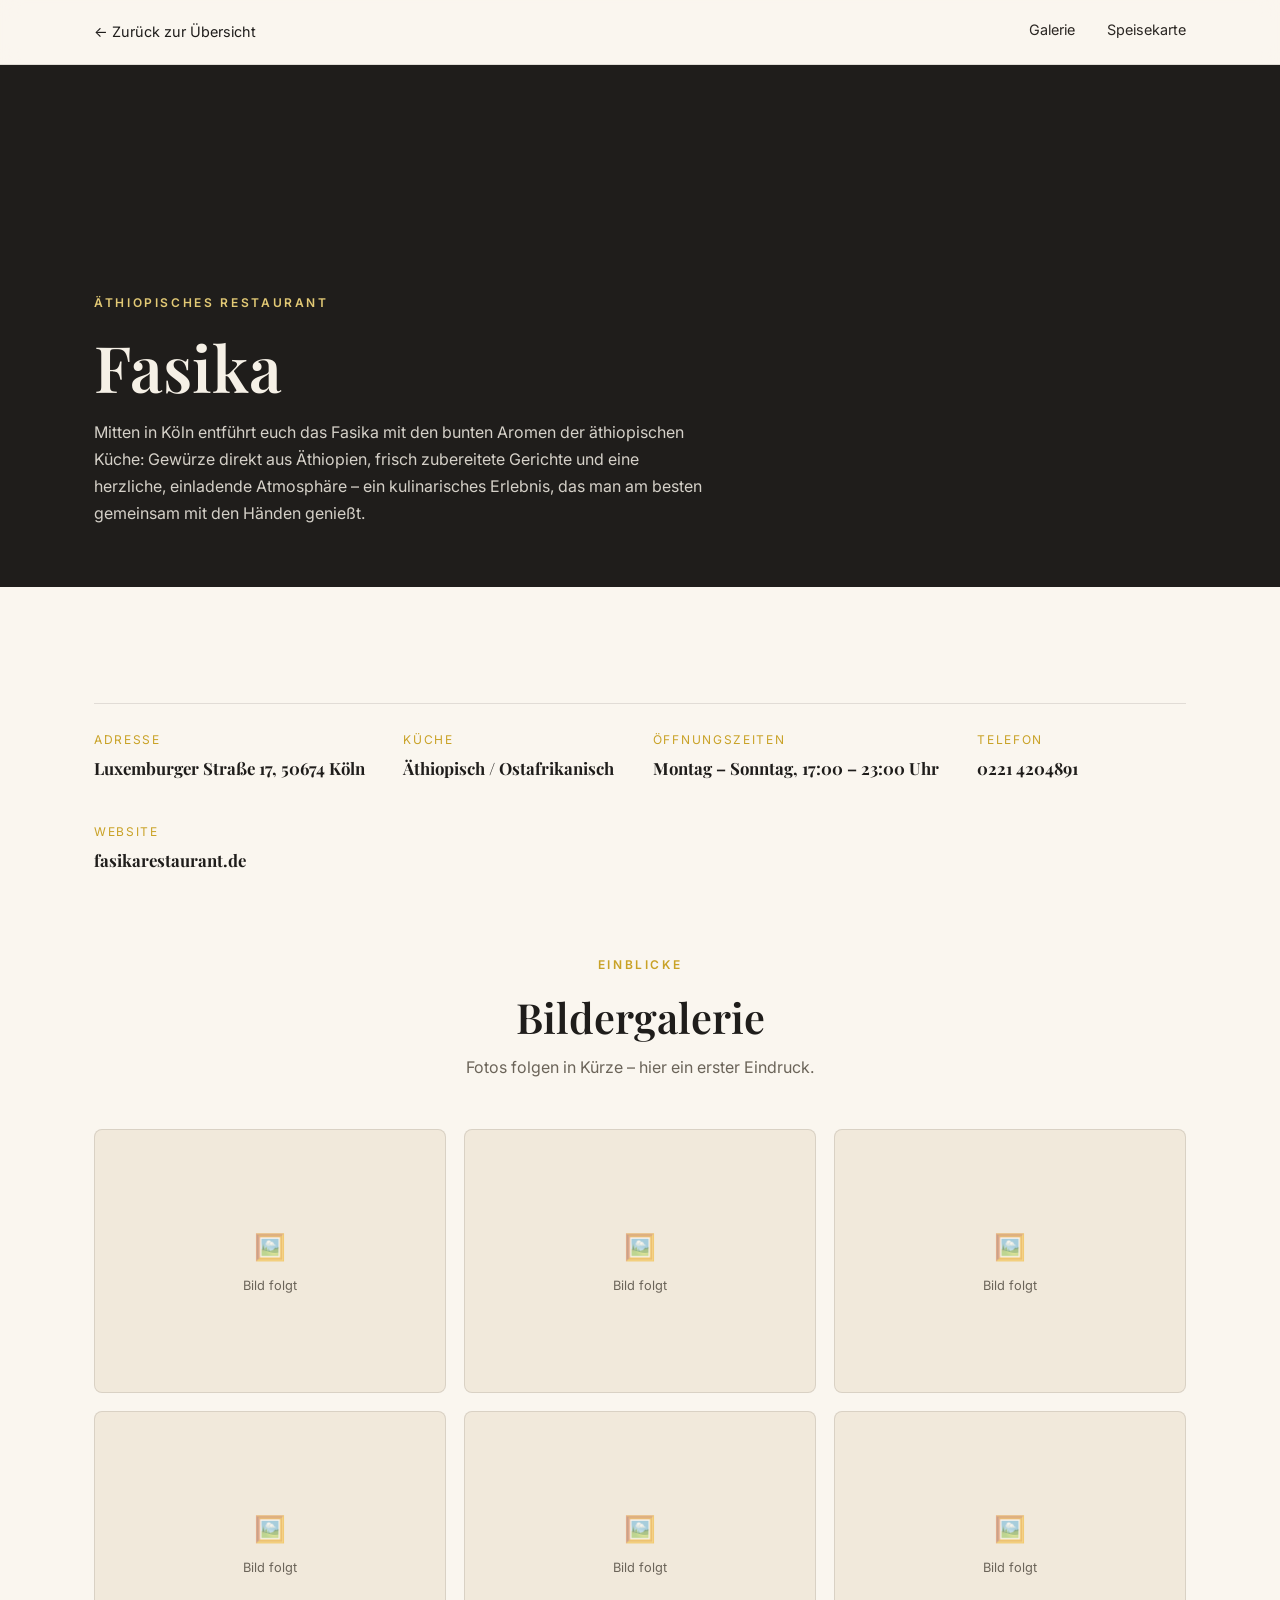
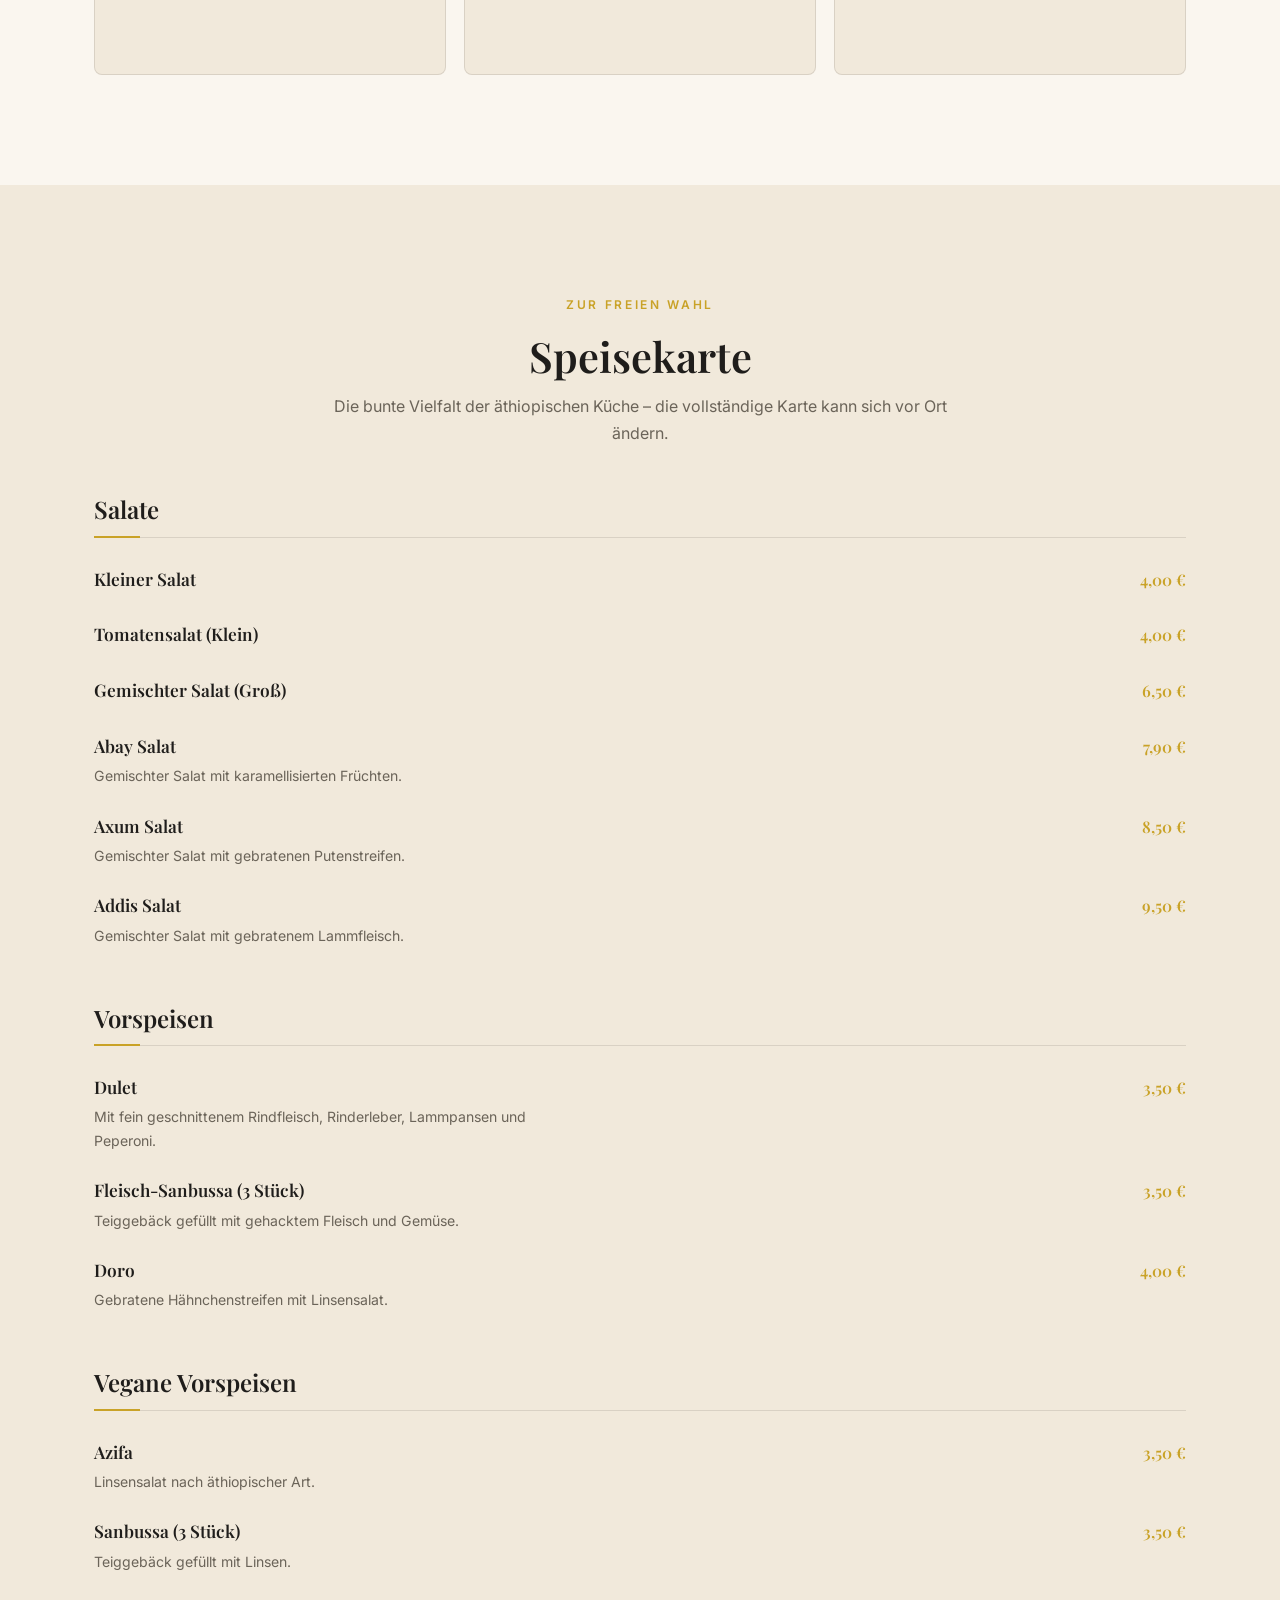
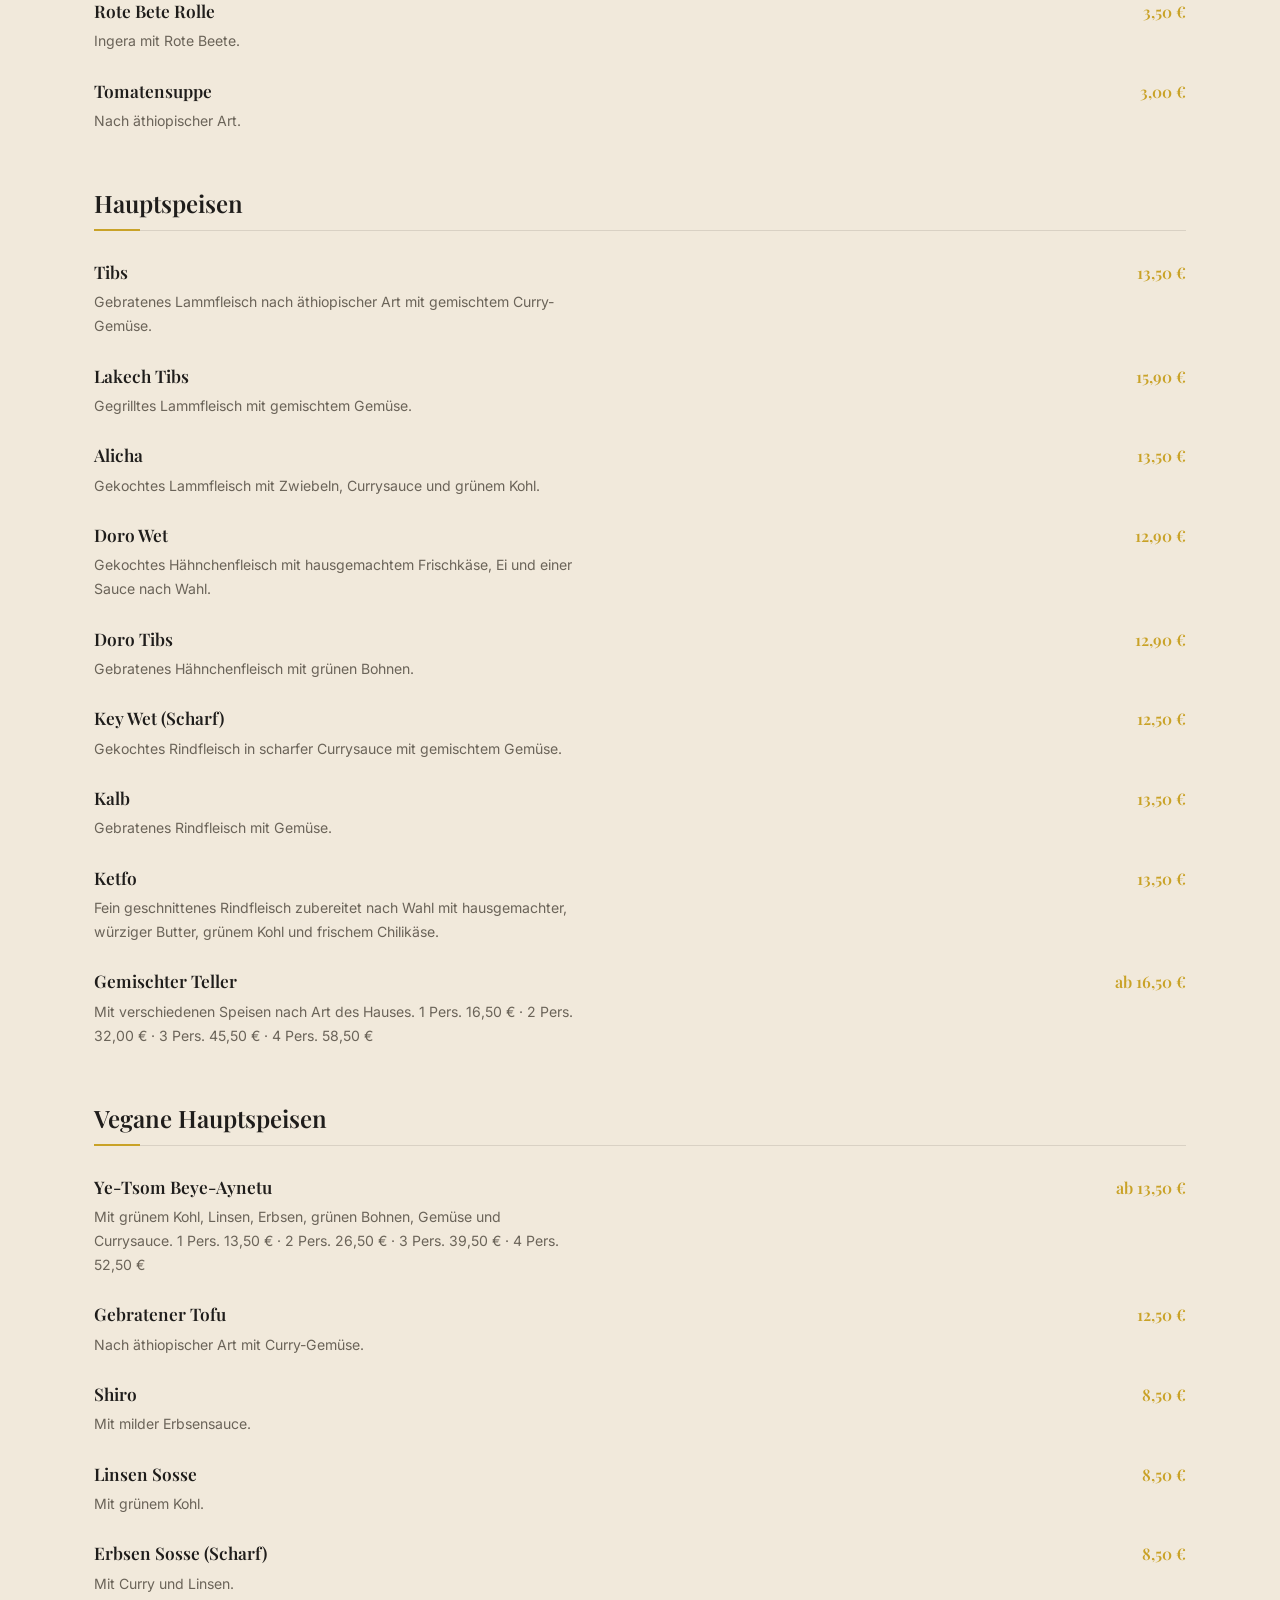
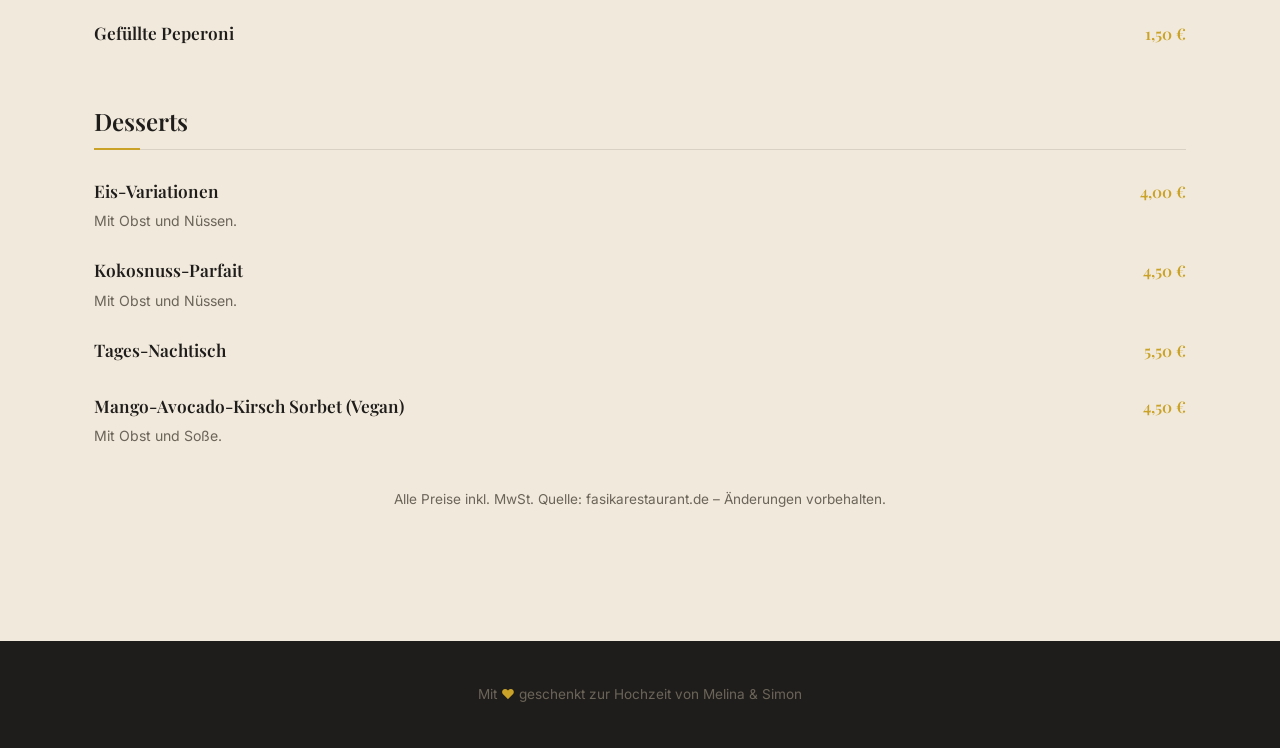
==== restaurants/restaurant-1.html @ e0342204 "initial commit" ====
﻿<!DOCTYPE html>
<html lang="de">
<head>
  <meta charset="UTF-8" />
  <meta name="viewport" content="width=device-width, initial-scale=1.0" />
  <title>Fasika – Äthiopisches Restaurant | Unser Hochzeitsgeschenk</title>
  <meta name="description" content="Fotos und Speisekarte des Fasika – Äthiopisches Restaurant in Köln." />
  <link rel="preconnect" href="https://fonts.googleapis.com" />
  <link rel="preconnect" href="https://fonts.gstatic.com" crossorigin />
  <link href="https://fonts.googleapis.com/css2?family=Inter:wght@400;500;600&family=Playfair+Display:wght@500;600;700&display=swap" rel="stylesheet" />
  <link rel="stylesheet" href="../assets/css/styles.css" />
  <script>
    function handleCardImgError(img) {
      img.style.display = "none";
      var label = img.nextElementSibling;
      if (label) label.classList.add("show");
    }
    function handleGalleryImgError(img) {
      var item = img.closest(".gallery-item");
      if (!item) return;
      item.classList.add("is-placeholder");
      item.removeAttribute("data-full");
      item.innerHTML = '<span class="icon">🖼️</span><span>Bild folgt</span>';
    }
  </script>
</head>
<body>

  <header class="site-header">
    <div class="header-inner">
      <a href="../index.html" class="back-link">← Zurück zur Übersicht</a>
      <nav class="main-nav">
        <a href="#galerie">Galerie</a>
        <a href="#speisekarte">Speisekarte</a>
      </nav>
      <button class="nav-toggle" aria-label="Menü öffnen" aria-expanded="false">☰</button>
    </div>
  </header>

  <main>
    <!-- BANNER -->
    <section class="restaurant-hero" style="--hero-image:url('../assets/images/restaurant-1/hero.jpg');">
      <div class="container">
        <span class="eyebrow">Äthiopisches Restaurant</span>
        <h1>Fasika</h1>
        <p class="intro-text">
          Mitten in Köln entführt euch das Fasika mit den bunten Aromen der
          äthiopischen Küche: Gewürze direkt aus Äthiopien, frisch zubereitete
          Gerichte und eine herzliche, einladende Atmosphäre – ein kulinarisches
          Erlebnis, das man am besten gemeinsam mit den Händen genießt.
        </p>
      </div>
    </section>

    <!-- INFO -->
    <section class="restaurant-info">
      <div class="container reveal">
        <div class="info-meta">
          <div>
            <span>Adresse</span>
            <strong>Luxemburger Straße 17, 50674 Köln</strong>
          </div>
          <div>
            <span>Küche</span>
            <strong>Äthiopisch / Ostafrikanisch</strong>
          </div>
          <div>
            <span>Öffnungszeiten</span>
            <strong>Montag – Sonntag, 17:00 – 23:00 Uhr</strong>
          </div>
          <div>
            <span>Telefon</span>
            <strong><a href="tel:+4902214204891">0221 4204891</a></strong>
          </div>
          <div>
            <span>Website</span>
            <strong><a href="https://www.fasikarestaurant.de/" target="_blank" rel="noopener">fasikarestaurant.de</a></strong>
          </div>
        </div>
      </div>
    </section>

    <!-- GALERIE -->
    <section class="gallery" id="galerie">
      <div class="container">
        <span class="eyebrow" style="display:block;text-align:center;">Einblicke</span>
        <h2 class="section-title reveal">Bildergalerie</h2>
        <p class="section-subtitle reveal">
          Fotos folgen in Kürze – hier ein erster Eindruck.
        </p>

        <div class="gallery-grid">
          <div class="gallery-item reveal" data-full="../assets/images/restaurant-1/1.jpg" data-alt="Fasika – Bild 1">
            <img src="../assets/images/restaurant-1/1.jpg" alt="Fasika – Bild 1" loading="lazy" onerror="handleGalleryImgError(this)" />
          </div>
          <div class="gallery-item reveal" data-full="../assets/images/restaurant-1/2.jpg" data-alt="Fasika – Bild 2">
            <img src="../assets/images/restaurant-1/2.jpg" alt="Fasika – Bild 2" loading="lazy" onerror="handleGalleryImgError(this)" />
          </div>
          <div class="gallery-item reveal" data-full="../assets/images/restaurant-1/3.jpg" data-alt="Fasika – Bild 3">
            <img src="../assets/images/restaurant-1/3.jpg" alt="Fasika – Bild 3" loading="lazy" onerror="handleGalleryImgError(this)" />
          </div>
          <div class="gallery-item reveal" data-full="../assets/images/restaurant-1/4.jpg" data-alt="Fasika – Bild 4">
            <img src="../assets/images/restaurant-1/4.jpg" alt="Fasika – Bild 4" loading="lazy" onerror="handleGalleryImgError(this)" />
          </div>
          <div class="gallery-item reveal" data-full="../assets/images/restaurant-1/5.jpg" data-alt="Fasika – Bild 5">
            <img src="../assets/images/restaurant-1/5.jpg" alt="Fasika – Bild 5" loading="lazy" onerror="handleGalleryImgError(this)" />
          </div>
          <div class="gallery-item reveal" data-full="../assets/images/restaurant-1/6.jpg" data-alt="Fasika – Bild 6">
            <img src="../assets/images/restaurant-1/6.jpg" alt="Fasika – Bild 6" loading="lazy" onerror="handleGalleryImgError(this)" />
          </div>
        </div>
      </div>
    </section>

    <!-- SPEISEKARTE -->
    <section class="menu" id="speisekarte">
      <div class="container">
        <span class="eyebrow" style="display:block;text-align:center;">Zur freien Wahl</span>
        <h2 class="section-title reveal">Speisekarte</h2>
        <p class="section-subtitle reveal">
          Die bunte Vielfalt der äthiopischen Küche – die vollständige Karte kann sich vor Ort ändern.
        </p>

        <!--
          Anleitung: Jede Kategorie ist ein <div class="menu-category">.
          Jedes Gericht ist ein <div class="menu-item"> mit Name,
          optionaler Beschreibung und Preis. Zeilen einfach kopieren,
          Text/Preis anpassen oder Zeilen löschen/ergänzen.
        -->
        <div class="menu-categories">

          <div class="menu-category reveal">
            <h3>Salate</h3>
            <div class="menu-items">
              <div class="menu-item">
                <div class="menu-item-info">
                  <h4>Kleiner Salat</h4>
                </div>
                <span class="menu-item-price">4,00 €</span>
              </div>
              <div class="menu-item">
                <div class="menu-item-info">
                  <h4>Tomatensalat (Klein)</h4>
                </div>
                <span class="menu-item-price">4,00 €</span>
              </div>
              <div class="menu-item">
                <div class="menu-item-info">
                  <h4>Gemischter Salat (Groß)</h4>
                </div>
                <span class="menu-item-price">6,50 €</span>
              </div>
              <div class="menu-item">
                <div class="menu-item-info">
                  <h4>Abay Salat</h4>
                  <p>Gemischter Salat mit karamellisierten Früchten.</p>
                </div>
                <span class="menu-item-price">7,90 €</span>
              </div>
              <div class="menu-item">
                <div class="menu-item-info">
                  <h4>Axum Salat</h4>
                  <p>Gemischter Salat mit gebratenen Putenstreifen.</p>
                </div>
                <span class="menu-item-price">8,50 €</span>
              </div>
              <div class="menu-item">
                <div class="menu-item-info">
                  <h4>Addis Salat</h4>
                  <p>Gemischter Salat mit gebratenem Lammfleisch.</p>
                </div>
                <span class="menu-item-price">9,50 €</span>
              </div>
            </div>
          </div>

          <div class="menu-category reveal">
            <h3>Vorspeisen</h3>
            <div class="menu-items">
              <div class="menu-item">
                <div class="menu-item-info">
                  <h4>Dulet</h4>
                  <p>Mit fein geschnittenem Rindfleisch, Rinderleber, Lammpansen und Peperoni.</p>
                </div>
                <span class="menu-item-price">3,50 €</span>
              </div>
              <div class="menu-item">
                <div class="menu-item-info">
                  <h4>Fleisch-Sanbussa (3 Stück)</h4>
                  <p>Teiggebäck gefüllt mit gehacktem Fleisch und Gemüse.</p>
                </div>
                <span class="menu-item-price">3,50 €</span>
              </div>
              <div class="menu-item">
                <div class="menu-item-info">
                  <h4>Doro</h4>
                  <p>Gebratene Hähnchenstreifen mit Linsensalat.</p>
                </div>
                <span class="menu-item-price">4,00 €</span>
              </div>
            </div>
          </div>

          <div class="menu-category reveal">
            <h3>Vegane Vorspeisen</h3>
            <div class="menu-items">
              <div class="menu-item">
                <div class="menu-item-info">
                  <h4>Azifa</h4>
                  <p>Linsensalat nach äthiopischer Art.</p>
                </div>
                <span class="menu-item-price">3,50 €</span>
              </div>
              <div class="menu-item">
                <div class="menu-item-info">
                  <h4>Sanbussa (3 Stück)</h4>
                  <p>Teiggebäck gefüllt mit Linsen.</p>
                </div>
                <span class="menu-item-price">3,50 €</span>
              </div>
              <div class="menu-item">
                <div class="menu-item-info">
                  <h4>Rote Bete Rolle</h4>
                  <p>Ingera mit Rote Beete.</p>
                </div>
                <span class="menu-item-price">3,50 €</span>
              </div>
              <div class="menu-item">
                <div class="menu-item-info">
                  <h4>Tomatensuppe</h4>
                  <p>Nach äthiopischer Art.</p>
                </div>
                <span class="menu-item-price">3,00 €</span>
              </div>
            </div>
          </div>

          <div class="menu-category reveal">
            <h3>Hauptspeisen</h3>
            <div class="menu-items">
              <div class="menu-item">
                <div class="menu-item-info">
                  <h4>Tibs</h4>
                  <p>Gebratenes Lammfleisch nach äthiopischer Art mit gemischtem Curry-Gemüse.</p>
                </div>
                <span class="menu-item-price">13,50 €</span>
              </div>
              <div class="menu-item">
                <div class="menu-item-info">
                  <h4>Lakech Tibs</h4>
                  <p>Gegrilltes Lammfleisch mit gemischtem Gemüse.</p>
                </div>
                <span class="menu-item-price">15,90 €</span>
              </div>
              <div class="menu-item">
                <div class="menu-item-info">
                  <h4>Alicha</h4>
                  <p>Gekochtes Lammfleisch mit Zwiebeln, Currysauce und grünem Kohl.</p>
                </div>
                <span class="menu-item-price">13,50 €</span>
              </div>
              <div class="menu-item">
                <div class="menu-item-info">
                  <h4>Doro Wet</h4>
                  <p>Gekochtes Hähnchenfleisch mit hausgemachtem Frischkäse, Ei und einer Sauce nach Wahl.</p>
                </div>
                <span class="menu-item-price">12,90 €</span>
              </div>
              <div class="menu-item">
                <div class="menu-item-info">
                  <h4>Doro Tibs</h4>
                  <p>Gebratenes Hähnchenfleisch mit grünen Bohnen.</p>
                </div>
                <span class="menu-item-price">12,90 €</span>
              </div>
              <div class="menu-item">
                <div class="menu-item-info">
                  <h4>Key Wet (Scharf)</h4>
                  <p>Gekochtes Rindfleisch in scharfer Currysauce mit gemischtem Gemüse.</p>
                </div>
                <span class="menu-item-price">12,50 €</span>
              </div>
              <div class="menu-item">
                <div class="menu-item-info">
                  <h4>Kalb</h4>
                  <p>Gebratenes Rindfleisch mit Gemüse.</p>
                </div>
                <span class="menu-item-price">13,50 €</span>
              </div>
              <div class="menu-item">
                <div class="menu-item-info">
                  <h4>Ketfo</h4>
                  <p>Fein geschnittenes Rindfleisch zubereitet nach Wahl mit hausgemachter, würziger Butter, grünem Kohl und frischem Chilikäse.</p>
                </div>
                <span class="menu-item-price">13,50 €</span>
              </div>
              <div class="menu-item">
                <div class="menu-item-info">
                  <h4>Gemischter Teller</h4>
                  <p>Mit verschiedenen Speisen nach Art des Hauses. 1 Pers. 16,50 € · 2 Pers. 32,00 € · 3 Pers. 45,50 € · 4 Pers. 58,50 €</p>
                </div>
                <span class="menu-item-price">ab 16,50 €</span>
              </div>
            </div>
          </div>

          <div class="menu-category reveal">
            <h3>Vegane Hauptspeisen</h3>
            <div class="menu-items">
              <div class="menu-item">
                <div class="menu-item-info">
                  <h4>Ye-Tsom Beye-Aynetu</h4>
                  <p>Mit grünem Kohl, Linsen, Erbsen, grünen Bohnen, Gemüse und Currysauce. 1 Pers. 13,50 € · 2 Pers. 26,50 € · 3 Pers. 39,50 € · 4 Pers. 52,50 €</p>
                </div>
                <span class="menu-item-price">ab 13,50 €</span>
              </div>
              <div class="menu-item">
                <div class="menu-item-info">
                  <h4>Gebratener Tofu</h4>
                  <p>Nach äthiopischer Art mit Curry-Gemüse.</p>
                </div>
                <span class="menu-item-price">12,50 €</span>
              </div>
              <div class="menu-item">
                <div class="menu-item-info">
                  <h4>Shiro</h4>
                  <p>Mit milder Erbsensauce.</p>
                </div>
                <span class="menu-item-price">8,50 €</span>
              </div>
              <div class="menu-item">
                <div class="menu-item-info">
                  <h4>Linsen Sosse</h4>
                  <p>Mit grünem Kohl.</p>
                </div>
                <span class="menu-item-price">8,50 €</span>
              </div>
              <div class="menu-item">
                <div class="menu-item-info">
                  <h4>Erbsen Sosse (Scharf)</h4>
                  <p>Mit Curry und Linsen.</p>
                </div>
                <span class="menu-item-price">8,50 €</span>
              </div>
              <div class="menu-item">
                <div class="menu-item-info">
                  <h4>Gefüllte Peperoni</h4>
                </div>
                <span class="menu-item-price">1,50 €</span>
              </div>
            </div>
          </div>

          <div class="menu-category reveal">
            <h3>Desserts</h3>
            <div class="menu-items">
              <div class="menu-item">
                <div class="menu-item-info">
                  <h4>Eis-Variationen</h4>
                  <p>Mit Obst und Nüssen.</p>
                </div>
                <span class="menu-item-price">4,00 €</span>
              </div>
              <div class="menu-item">
                <div class="menu-item-info">
                  <h4>Kokosnuss-Parfait</h4>
                  <p>Mit Obst und Nüssen.</p>
                </div>
                <span class="menu-item-price">4,50 €</span>
              </div>
              <div class="menu-item">
                <div class="menu-item-info">
                  <h4>Tages-Nachtisch</h4>
                </div>
                <span class="menu-item-price">5,50 €</span>
              </div>
              <div class="menu-item">
                <div class="menu-item-info">
                  <h4>Mango-Avocado-Kirsch Sorbet (Vegan)</h4>
                  <p>Mit Obst und Soße.</p>
                </div>
                <span class="menu-item-price">4,50 €</span>
              </div>
            </div>
          </div>

        </div>

        <p class="menu-note">Alle Preise inkl. MwSt. Quelle: <a href="https://www.fasikarestaurant.de/" target="_blank" rel="noopener">fasikarestaurant.de</a> – Änderungen vorbehalten.</p>
      </div>
    </section>
  </main>

  <footer class="site-footer">
    <p>Mit <span class="heart">♥</span> geschenkt zur Hochzeit von Melina &amp; Simon</p>
  </footer>

  <!-- Lightbox -->
  <div class="lightbox">
    <button class="lightbox-close" aria-label="Schließen">✕</button>
    <button class="lightbox-prev" aria-label="Vorheriges Bild">‹</button>
    <img src="" alt="" />
    <button class="lightbox-next" aria-label="Nächstes Bild">›</button>
  </div>

  <script src="../assets/js/main.js"></script>
</body>
</html>
---- assets/css/styles.css ----
/* =========================================================
   Hochzeitsgeschenk-Website – Zentrales Stylesheet
   Farbwelt: Anthrazit / Creme mit Gold-Akzenten
   ========================================================= */

:root {
  --color-bg: #faf6ef;
  --color-bg-alt: #f1e9db;
  --color-bg-dark: #1f1d1b;
  --color-bg-dark-alt: #2a2724;
  --color-text: #2b2723;
  --color-text-light: #f5f0e6;
  --color-text-muted: #6b6459;
  --color-gold: #c9a227;
  --color-gold-light: #e2c975;
  --color-border: rgba(43, 39, 35, 0.12);

  --font-heading: "Playfair Display", Georgia, serif;
  --font-body: "Inter", "Segoe UI", sans-serif;

  --radius: 16px;
  --radius-sm: 8px;
  --shadow-soft: 0 20px 45px -20px rgba(31, 29, 27, 0.35);
  --transition: 0.35s ease;
  --max-width: 1140px;
}

/* ---------- Reset & Grundlagen ---------- */
* { margin: 0; padding: 0; box-sizing: border-box; }
html { scroll-behavior: smooth; }
body {
  font-family: var(--font-body);
  color: var(--color-text);
  background: var(--color-bg);
  line-height: 1.7;
  -webkit-font-smoothing: antialiased;
  overflow-x: hidden;
}
img { max-width: 100%; display: block; }
a { color: inherit; text-decoration: none; }
ul { list-style: none; }
h1, h2, h3 {
  font-family: var(--font-heading);
  font-weight: 600;
  line-height: 1.2;
  color: var(--color-bg-dark);
}
h1 { font-size: clamp(2.4rem, 5vw, 4rem); }
h2 { font-size: clamp(1.8rem, 3.5vw, 2.6rem); }
h3 { font-size: clamp(1.2rem, 2vw, 1.5rem); }
p { color: var(--color-text-muted); }

.container {
  max-width: var(--max-width);
  margin: 0 auto;
  padding: 0 24px;
}

.eyebrow {
  display: inline-block;
  text-transform: uppercase;
  letter-spacing: 0.22em;
  font-size: 0.75rem;
  color: var(--color-gold);
  font-weight: 600;
  margin-bottom: 1rem;
}

.section-title { text-align: center; margin-bottom: 0.75rem; }
.section-subtitle {
  text-align: center;
  max-width: 620px;
  margin: 0 auto 3rem;
}

/* ---------- Buttons ---------- */
.btn {
  display: inline-flex;
  align-items: center;
  justify-content: center;
  gap: 0.5rem;
  padding: 0.9rem 2.1rem;
  border-radius: 999px;
  font-size: 0.95rem;
  font-weight: 500;
  letter-spacing: 0.03em;
  transition: transform var(--transition), box-shadow var(--transition),
    background var(--transition), color var(--transition);
  border: 1px solid transparent;
  cursor: pointer;
}
.btn-primary {
  background: var(--color-gold);
  color: var(--color-bg-dark);
  box-shadow: var(--shadow-soft);
}
.btn-primary:hover { transform: translateY(-2px); background: var(--color-gold-light); }
.btn-secondary {
  background: transparent;
  border-color: var(--color-gold);
  color: var(--color-bg-dark);
}
.btn-secondary:hover {
  background: var(--color-gold);
  color: var(--color-bg-dark);
  transform: translateY(-2px);
}

/* ---------- Scroll-Reveal Animation ---------- */
.reveal {
  opacity: 0;
  transform: translateY(28px);
  transition: opacity 0.8s ease, transform 0.8s ease;
}
.reveal.is-visible { opacity: 1; transform: none; }

/* ---------- Header ---------- */
.site-header {
  position: sticky;
  top: 0;
  z-index: 50;
  backdrop-filter: blur(10px);
  background: rgba(250, 246, 239, 0.72);
  border-bottom: 1px solid var(--color-border);
  transition: background var(--transition), box-shadow var(--transition);
}
.site-header.is-scrolled {
  background: rgba(250, 246, 239, 0.96);
  box-shadow: 0 10px 30px -20px rgba(0, 0, 0, 0.35);
}
.header-inner {
  display: flex;
  align-items: center;
  justify-content: space-between;
  padding: 18px 24px;
  max-width: var(--max-width);
  margin: 0 auto;
}
.logo {
  font-family: var(--font-heading);
  font-size: 1.15rem;
  letter-spacing: 0.03em;
  color: var(--color-bg-dark);
}
.logo span { color: var(--color-gold); }
.main-nav { display: flex; gap: 2rem; font-size: 0.9rem; }
.main-nav a { position: relative; padding-bottom: 4px; }
.main-nav a::after {
  content: "";
  position: absolute;
  left: 0;
  bottom: 0;
  width: 0;
  height: 1px;
  background: var(--color-gold);
  transition: width var(--transition);
}
.main-nav a:hover::after { width: 100%; }
.back-link {
  font-size: 0.9rem;
  display: inline-flex;
  align-items: center;
  gap: 0.4rem;
  color: var(--color-bg-dark);
  transition: color var(--transition);
}
.back-link:hover { color: var(--color-gold); }

/* ---------- Hero ---------- */
.hero {
  position: relative;
  min-height: 92vh;
  display: flex;
  align-items: center;
  justify-content: center;
  text-align: center;
  background: linear-gradient(180deg, rgba(31,29,27,0.55), rgba(31,29,27,0.75)),
    url("../images/hero/hero.jpg") center/cover no-repeat;
  background-color: var(--color-bg-dark);
  color: var(--color-text-light);
  padding: 120px 24px 80px;
}
.hero-content { max-width: 760px; }
.hero .eyebrow { color: var(--color-gold-light); }
.hero h1 { color: var(--color-text-light); margin-bottom: 1.2rem; }
.hero p.lead {
  color: rgba(245, 240, 230, 0.85);
  font-size: 1.15rem;
  max-width: 600px;
  margin: 0 auto 2.2rem;
}
.hero-actions { display: flex; gap: 1rem; justify-content: center; flex-wrap: wrap; }
.scroll-hint {
  position: absolute;
  bottom: 28px;
  left: 50%;
  transform: translateX(-50%);
  font-size: 0.75rem;
  letter-spacing: 0.2em;
  text-transform: uppercase;
  color: rgba(245, 240, 230, 0.7);
  display: flex;
  flex-direction: column;
  align-items: center;
  gap: 8px;
}
.scroll-hint .line {
  width: 1px;
  height: 34px;
  background: rgba(245, 240, 230, 0.5);
  animation: scrollPulse 2s ease-in-out infinite;
}
@keyframes scrollPulse {
  0%, 100% { transform: scaleY(0.6); opacity: 0.4; }
  50% { transform: scaleY(1); opacity: 1; }
}

/* ---------- Story / Intro ---------- */
.story {
  padding: 110px 0;
  text-align: center;
}
.story .container { max-width: 760px; }
.story p { font-size: 1.08rem; }
.story .signature {
  margin-top: 2.2rem;
  font-family: var(--font-heading);
  font-size: 1.3rem;
  color: var(--color-bg-dark);
}

/* ---------- Restaurant-Karten (Landingpage) ---------- */
.restaurants {
  padding: 40px 0 130px;
  background: var(--color-bg-alt);
  padding-top: 110px;
}
.card-grid {
  display: grid;
  grid-template-columns: repeat(2, 1fr);
  gap: 32px;
}
.restaurant-card {
  position: relative;
  border-radius: var(--radius);
  overflow: hidden;
  background: var(--color-bg-dark);
  box-shadow: var(--shadow-soft);
  transition: transform var(--transition);
}
.restaurant-card:hover { transform: translateY(-6px); }
.card-image {
  height: 260px;
  background-color: var(--color-bg-dark-alt);
  position: relative;
  overflow: hidden;
}
.card-image::after {
  content: "";
  position: absolute;
  inset: 0;
  z-index: 1;
  background: linear-gradient(180deg, rgba(31,29,27,0) 40%, rgba(31,29,27,0.9) 100%);
}
.card-img {
  position: absolute;
  inset: 0;
  width: 100%;
  height: 100%;
  object-fit: cover;
  z-index: 0;
}
.card-image .placeholder-label {
  position: absolute;
  inset: 0;
  display: none;
  align-items: center;
  justify-content: center;
  color: rgba(245, 240, 230, 0.35);
  font-size: 0.8rem;
  letter-spacing: 0.1em;
  text-transform: uppercase;
  z-index: 1;
}
.card-image .placeholder-label.show { display: flex; }
.card-body {
  position: relative;
  z-index: 1;
  padding: 26px 28px 30px;
  margin-top: -70px;
}
.card-body h3 { color: var(--color-text-light); margin-bottom: 6px; }
.card-body p {
  color: rgba(245, 240, 230, 0.75);
  font-size: 0.92rem;
  margin-bottom: 1.3rem;
}
.card-link {
  display: inline-flex;
  align-items: center;
  gap: 0.5rem;
  color: var(--color-gold-light);
  font-size: 0.9rem;
  font-weight: 500;
  border-bottom: 1px solid transparent;
  transition: border-color var(--transition), gap var(--transition);
}
.card-link:hover { border-color: var(--color-gold-light); gap: 0.75rem; }

/* ---------- Footer ---------- */
.site-footer {
  background: var(--color-bg-dark);
  color: rgba(245, 240, 230, 0.65);
  text-align: center;
  padding: 42px 24px;
  font-size: 0.85rem;
}
.site-footer .heart { color: var(--color-gold); }

/* ---------- Restaurant-Detailseite: Banner ---------- */
.restaurant-hero {
  position: relative;
  min-height: 58vh;
  display: flex;
  align-items: flex-end;
  background: linear-gradient(180deg, rgba(31,29,27,0.25), rgba(31,29,27,0.85)),
    var(--hero-image, none) center/cover no-repeat;
  background-color: var(--color-bg-dark);
  color: var(--color-text-light);
  padding: 140px 24px 60px;
}
.restaurant-hero .container { width: 100%; }
.restaurant-hero h1 { color: var(--color-text-light); }
.restaurant-hero .eyebrow { color: var(--color-gold-light); }
.restaurant-hero .intro-text {
  max-width: 620px;
  color: rgba(245, 240, 230, 0.85);
  margin-top: 0.8rem;
}

.restaurant-info {
  padding: 90px 0 20px;
}
.info-meta {
  display: flex;
  flex-wrap: wrap;
  gap: 2.4rem;
  margin-top: 1.6rem;
  border-top: 1px solid var(--color-border);
  padding-top: 1.6rem;
}
.info-meta div span {
  display: block;
  font-size: 0.75rem;
  text-transform: uppercase;
  letter-spacing: 0.14em;
  color: var(--color-gold);
  margin-bottom: 4px;
}
.info-meta div strong { font-family: var(--font-heading); font-size: 1.05rem; color: var(--color-bg-dark); }

/* ---------- Bildergalerie ---------- */
.gallery {
  padding: 60px 0 110px;
}
.gallery-grid {
  display: grid;
  grid-template-columns: repeat(3, 1fr);
  gap: 18px;
}
.gallery-item {
  position: relative;
  border-radius: var(--radius-sm);
  overflow: hidden;
  aspect-ratio: 4 / 3;
  background: var(--color-bg-alt);
  cursor: pointer;
  border: 1px solid var(--color-border);
}
.gallery-item img {
  width: 100%;
  height: 100%;
  object-fit: cover;
  transition: transform 0.5s ease;
}
.gallery-item:hover img { transform: scale(1.06); }
.gallery-item.is-placeholder {
  display: flex;
  align-items: center;
  justify-content: center;
  flex-direction: column;
  gap: 6px;
  color: var(--color-text-muted);
  cursor: default;
  font-size: 0.8rem;
  text-align: center;
  padding: 12px;
}
.gallery-item.is-placeholder .icon { font-size: 1.6rem; opacity: 0.5; }

/* Lightbox */
.lightbox {
  position: fixed;
  inset: 0;
  background: rgba(20, 18, 16, 0.92);
  display: none;
  align-items: center;
  justify-content: center;
  z-index: 999;
  padding: 24px;
}
.lightbox.is-open { display: flex; }
.lightbox img {
  max-width: 90vw;
  max-height: 85vh;
  border-radius: var(--radius-sm);
  box-shadow: 0 30px 60px -20px rgba(0,0,0,0.6);
}
.lightbox-close,
.lightbox-prev,
.lightbox-next {
  position: absolute;
  background: rgba(245, 240, 230, 0.1);
  border: 1px solid rgba(245, 240, 230, 0.3);
  color: var(--color-text-light);
  width: 44px;
  height: 44px;
  border-radius: 50%;
  display: flex;
  align-items: center;
  justify-content: center;
  cursor: pointer;
  font-size: 1.1rem;
  transition: background var(--transition);
}
.lightbox-close:hover,
.lightbox-prev:hover,
.lightbox-next:hover { background: rgba(245, 240, 230, 0.25); }
.lightbox-close { top: 24px; right: 24px; }
.lightbox-prev { left: 24px; top: 50%; transform: translateY(-50%); }
.lightbox-next { right: 24px; top: 50%; transform: translateY(-50%); }

/* ---------- Speisekarte ---------- */
.menu {
  padding: 20px 0 130px;
  background: var(--color-bg-alt);
  padding-top: 110px;
}
.menu-categories {
  display: grid;
  gap: 56px;
  margin-top: 3rem;
}
.menu-category h3 {
  position: relative;
  margin-bottom: 1.6rem;
  padding-bottom: 0.8rem;
  border-bottom: 1px solid var(--color-border);
}
.menu-category h3::after {
  content: "";
  position: absolute;
  left: 0;
  bottom: -1px;
  width: 46px;
  height: 2px;
  background: var(--color-gold);
}
.menu-items { display: grid; gap: 1.4rem; }
.menu-item {
  display: flex;
  justify-content: space-between;
  align-items: baseline;
  gap: 1.2rem;
}
.menu-item-info h4 {
  font-family: var(--font-heading);
  font-weight: 600;
  font-size: 1.08rem;
  color: var(--color-bg-dark);
  margin-bottom: 4px;
}
.menu-item-info p {
  font-size: 0.88rem;
  color: var(--color-text-muted);
  max-width: 480px;
}
.menu-item-price {
  font-family: var(--font-heading);
  color: var(--color-gold);
  font-weight: 600;
  white-space: nowrap;
}
.menu-note {
  margin-top: 2.5rem;
  font-size: 0.85rem;
  text-align: center;
  color: var(--color-text-muted);
}

/* ---------- Mobile Navigation ---------- */
.nav-toggle {
  display: none;
  background: none;
  border: none;
  font-size: 1.4rem;
  color: var(--color-bg-dark);
  cursor: pointer;
}

/* =========================================================
   Responsive
   ========================================================= */
@media (max-width: 860px) {
  .card-grid { grid-template-columns: 1fr; }
  .gallery-grid { grid-template-columns: repeat(2, 1fr); }
  .main-nav {
    position: absolute;
    top: 100%;
    left: 0;
    right: 0;
    background: var(--color-bg);
    flex-direction: column;
    gap: 0;
    padding: 8px 24px 18px;
    border-bottom: 1px solid var(--color-border);
    display: none;
  }
  .main-nav.is-open { display: flex; }
  .main-nav a { padding: 12px 0; border-bottom: 1px solid var(--color-border); }
  .main-nav a::after { display: none; }
  .nav-toggle { display: inline-flex; }
  .info-meta { gap: 1.4rem; }
}

@media (max-width: 560px) {
  .gallery-grid { grid-template-columns: 1fr 1fr; }
  .hero { min-height: 100vh; }
  .menu-item { flex-direction: column; align-items: flex-start; gap: 0.3rem; }
}
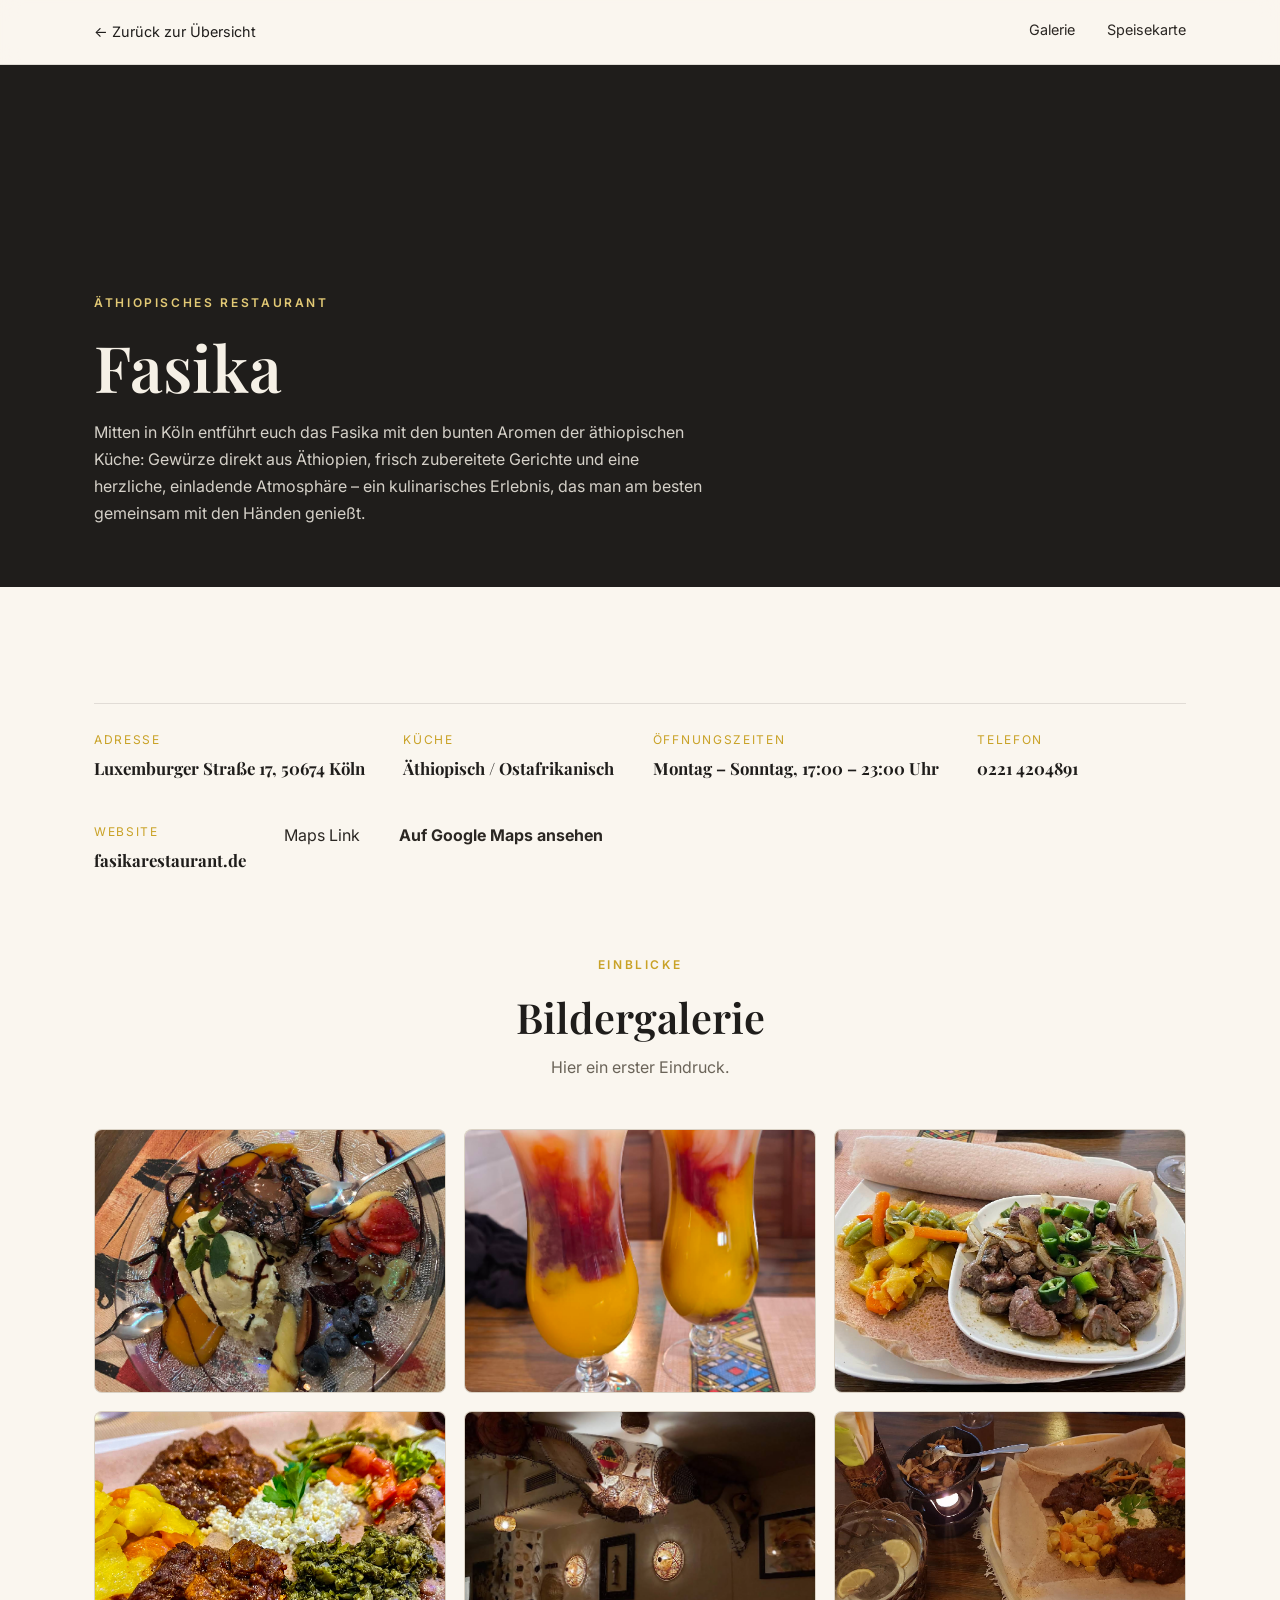
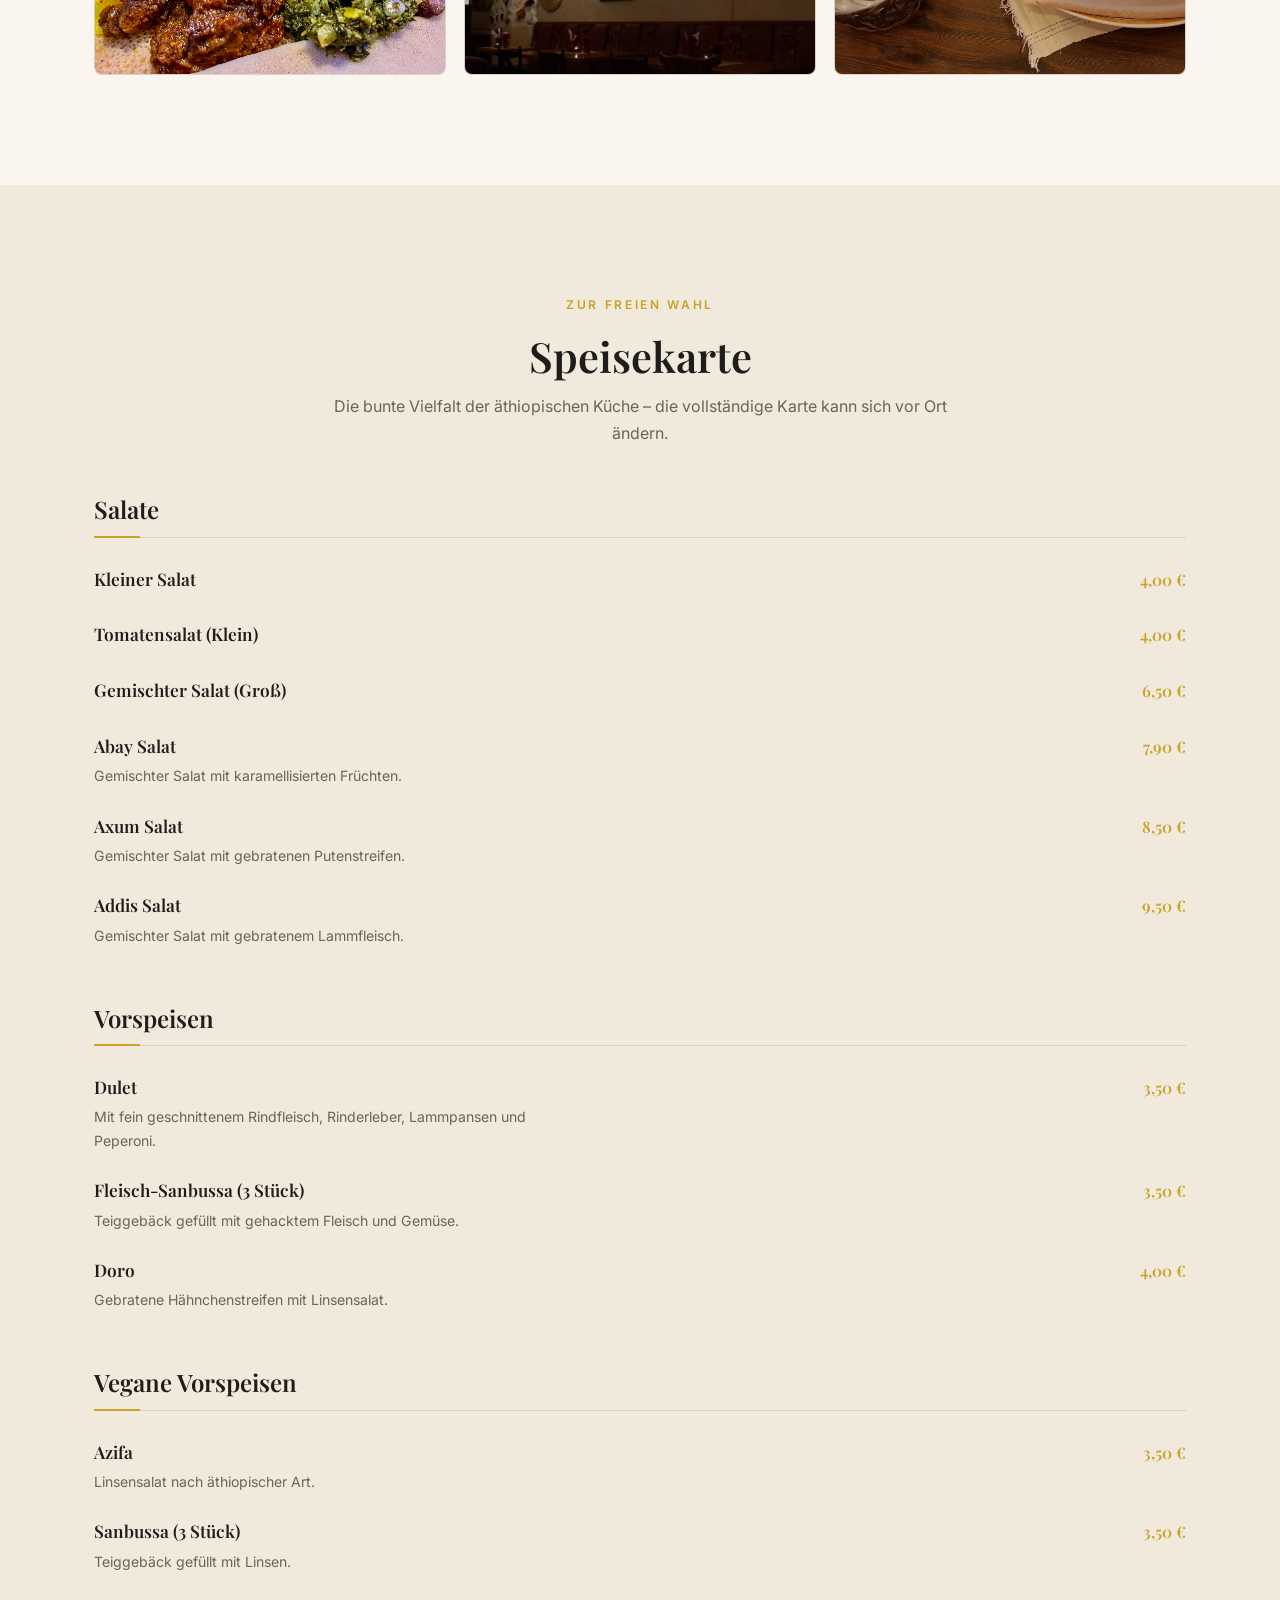
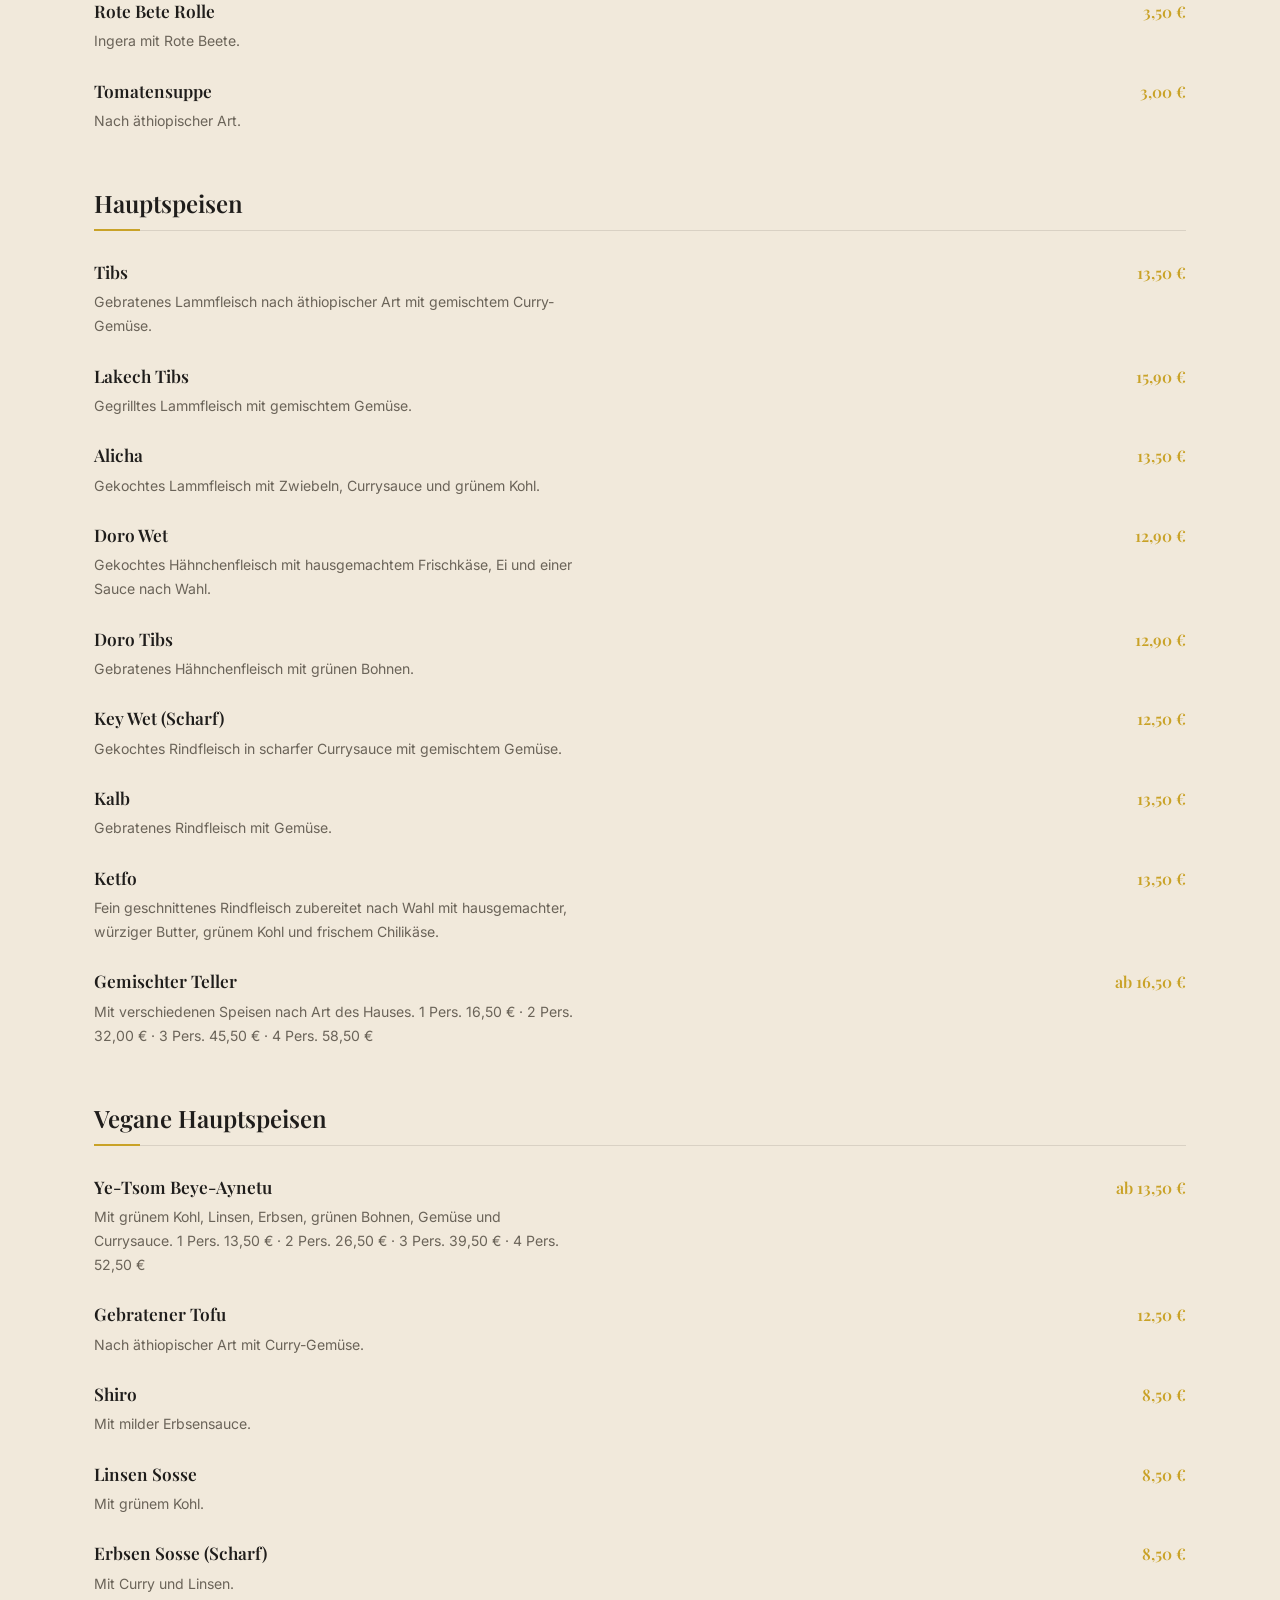
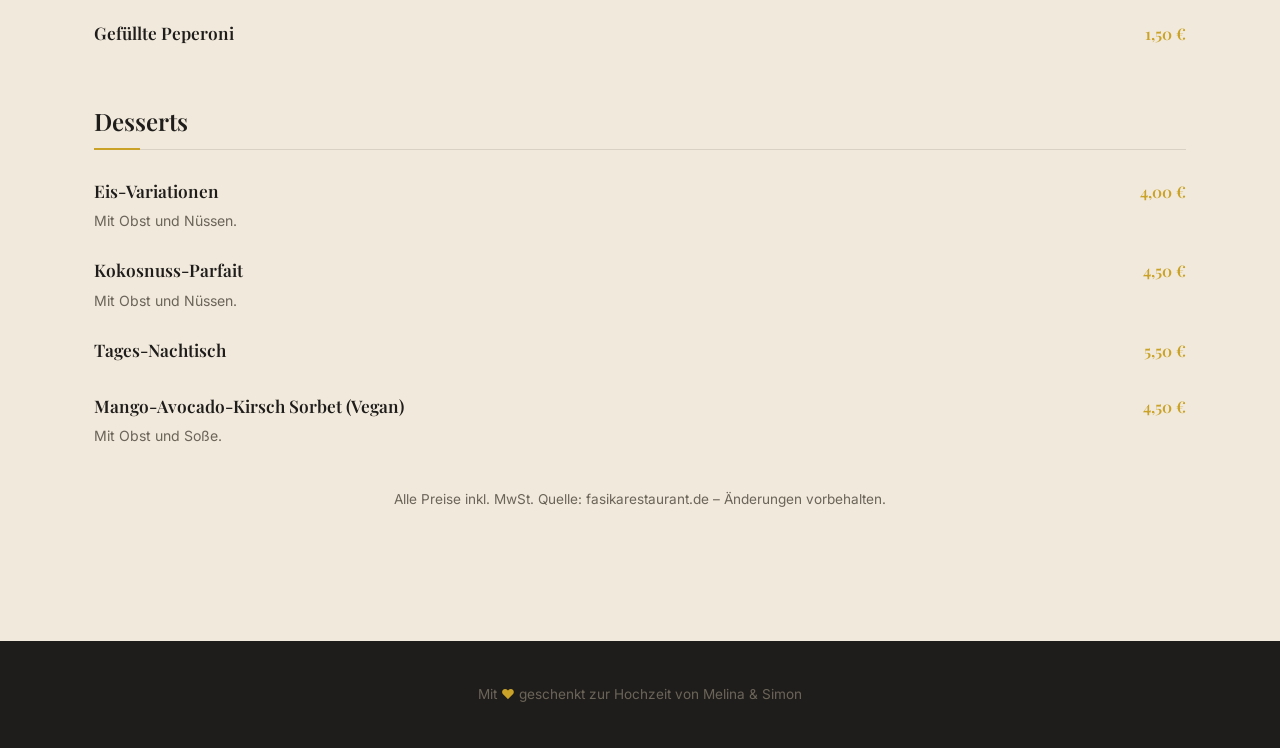
==== commit 07cd2243: "update" ====
--- a/restaurants/restaurant-1.html
+++ b/restaurants/restaurant-1.html
@@ -39,7 +39,7 @@
 
   <main>
     <!-- BANNER -->
-    <section class="restaurant-hero" style="--hero-image:url('../assets/images/restaurant-1/hero.jpg');">
+    <section class="restaurant-hero" style="--hero-image:url('../assets/images/restaurant-1/hero.png');">
       <div class="container">
         <span class="eyebrow">Äthiopisches Restaurant</span>
         <h1>Fasika</h1>
@@ -76,6 +76,9 @@
             <span>Website</span>
             <strong><a href="https://www.fasikarestaurant.de/" target="_blank" rel="noopener">fasikarestaurant.de</a></strong>
           </div>
+            <span>Maps Link</span>
+            <strong><a href="https://maps.app.goo.gl/XWsrTJbMHuP2BHYk7?g_st=aw" target="_blank" rel="noopener">Auf Google Maps ansehen</a></strong>
+          </div>
         </div>
       </div>
     </section>
@@ -86,27 +89,27 @@
         <span class="eyebrow" style="display:block;text-align:center;">Einblicke</span>
         <h2 class="section-title reveal">Bildergalerie</h2>
         <p class="section-subtitle reveal">
-          Fotos folgen in Kürze – hier ein erster Eindruck.
+          Hier ein erster Eindruck.
         </p>
 
         <div class="gallery-grid">
-          <div class="gallery-item reveal" data-full="../assets/images/restaurant-1/1.jpg" data-alt="Fasika – Bild 1">
-            <img src="../assets/images/restaurant-1/1.jpg" alt="Fasika – Bild 1" loading="lazy" onerror="handleGalleryImgError(this)" />
-          </div>
-          <div class="gallery-item reveal" data-full="../assets/images/restaurant-1/2.jpg" data-alt="Fasika – Bild 2">
-            <img src="../assets/images/restaurant-1/2.jpg" alt="Fasika – Bild 2" loading="lazy" onerror="handleGalleryImgError(this)" />
-          </div>
-          <div class="gallery-item reveal" data-full="../assets/images/restaurant-1/3.jpg" data-alt="Fasika – Bild 3">
-            <img src="../assets/images/restaurant-1/3.jpg" alt="Fasika – Bild 3" loading="lazy" onerror="handleGalleryImgError(this)" />
-          </div>
-          <div class="gallery-item reveal" data-full="../assets/images/restaurant-1/4.jpg" data-alt="Fasika – Bild 4">
-            <img src="../assets/images/restaurant-1/4.jpg" alt="Fasika – Bild 4" loading="lazy" onerror="handleGalleryImgError(this)" />
-          </div>
-          <div class="gallery-item reveal" data-full="../assets/images/restaurant-1/5.jpg" data-alt="Fasika – Bild 5">
-            <img src="../assets/images/restaurant-1/5.jpg" alt="Fasika – Bild 5" loading="lazy" onerror="handleGalleryImgError(this)" />
-          </div>
-          <div class="gallery-item reveal" data-full="../assets/images/restaurant-1/6.jpg" data-alt="Fasika – Bild 6">
-            <img src="../assets/images/restaurant-1/6.jpg" alt="Fasika – Bild 6" loading="lazy" onerror="handleGalleryImgError(this)" />
+          <div class="gallery-item reveal" data-full="../assets/images/restaurant-1/1.png" data-alt="Fasika – Bild 1">
+            <img src="../assets/images/restaurant-1/1.png" alt="Fasika – Bild 1" loading="lazy" onerror="handleGalleryImgError(this)" />
+          </div>
+          <div class="gallery-item reveal" data-full="../assets/images/restaurant-1/2.png" data-alt="Fasika – Bild 2">
+            <img src="../assets/images/restaurant-1/2.png" alt="Fasika – Bild 2" loading="lazy" onerror="handleGalleryImgError(this)" />
+          </div>
+          <div class="gallery-item reveal" data-full="../assets/images/restaurant-1/3.png" data-alt="Fasika – Bild 3">
+            <img src="../assets/images/restaurant-1/3.png " alt="Fasika – Bild 3" loading="lazy" onerror="handleGalleryImgError(this)" />
+          </div>
+          <div class="gallery-item reveal" data-full="../assets/images/restaurant-1/4.png" data-alt="Fasika – Bild 4">
+            <img src="../assets/images/restaurant-1/4.png " alt="Fasika – Bild 4" loading="lazy" onerror="handleGalleryImgError(this)" />
+          </div>
+          <div class="gallery-item reveal" data-full="../assets/images/restaurant-1/5.png" data-alt="Fasika – Bild 5">
+            <img src="../assets/images/restaurant-1/5.png" alt="Fasika – Bild 5" loading="lazy" onerror="handleGalleryImgError(this)" />
+          </div>
+          <div class="gallery-item reveal" data-full="../assets/images/restaurant-1/6.png" data-alt="Fasika – Bild 6">
+            <img src="../assets/images/restaurant-1/6.png" alt="Fasika – Bild 6" loading="lazy" onerror="handleGalleryImgError(this)" />
           </div>
         </div>
       </div>
--- a/assets/css/styles.css
+++ b/assets/css/styles.css
@@ -96,15 +96,11 @@
 }
 .btn-primary:hover { transform: translateY(-2px); background: var(--color-gold-light); }
 .btn-secondary {
-  background: transparent;
+  background: var(--color-gold);
   border-color: var(--color-gold);
   color: var(--color-bg-dark);
 }
-.btn-secondary:hover {
-  background: var(--color-gold);
-  color: var(--color-bg-dark);
-  transform: translateY(-2px);
-}
+.btn-secondary:hover { transform: translateY(-2px); background: var(--color-gold-light); }
 
 /* ---------- Scroll-Reveal Animation ---------- */
 .reveal {
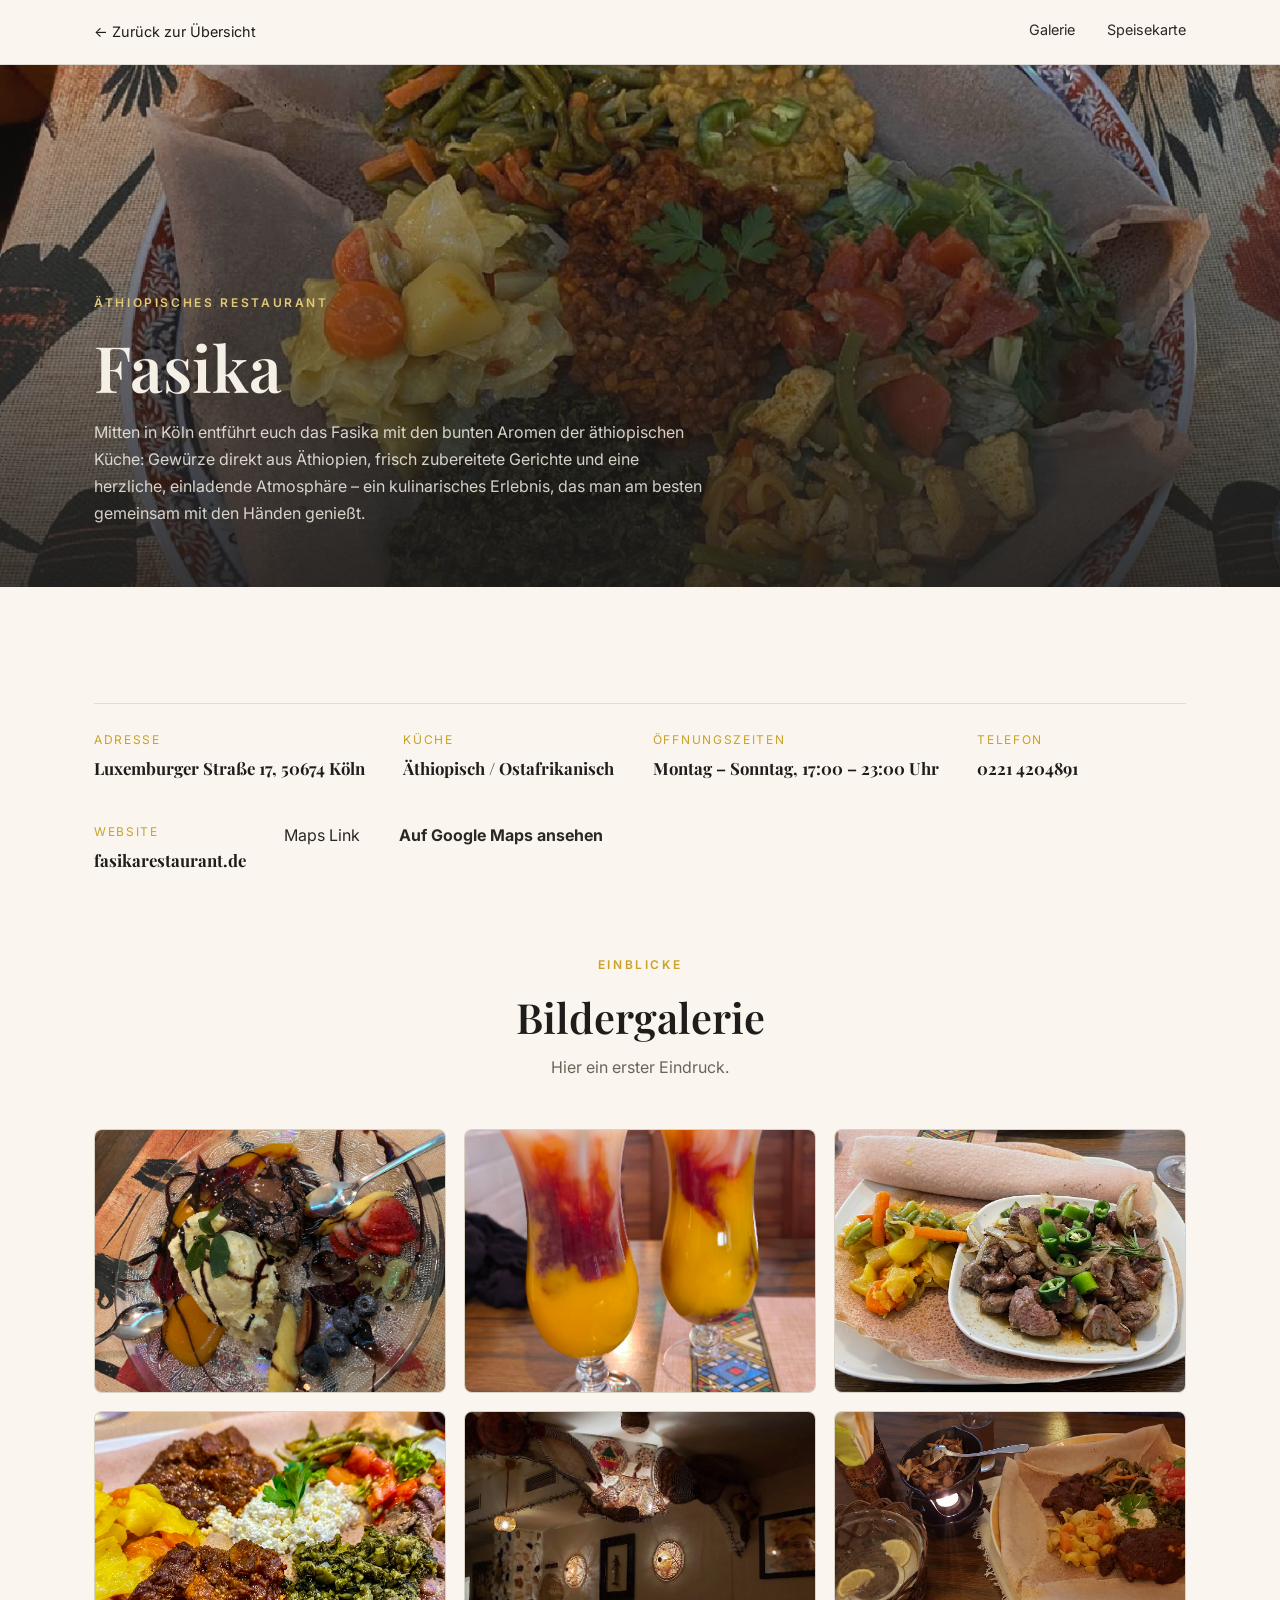
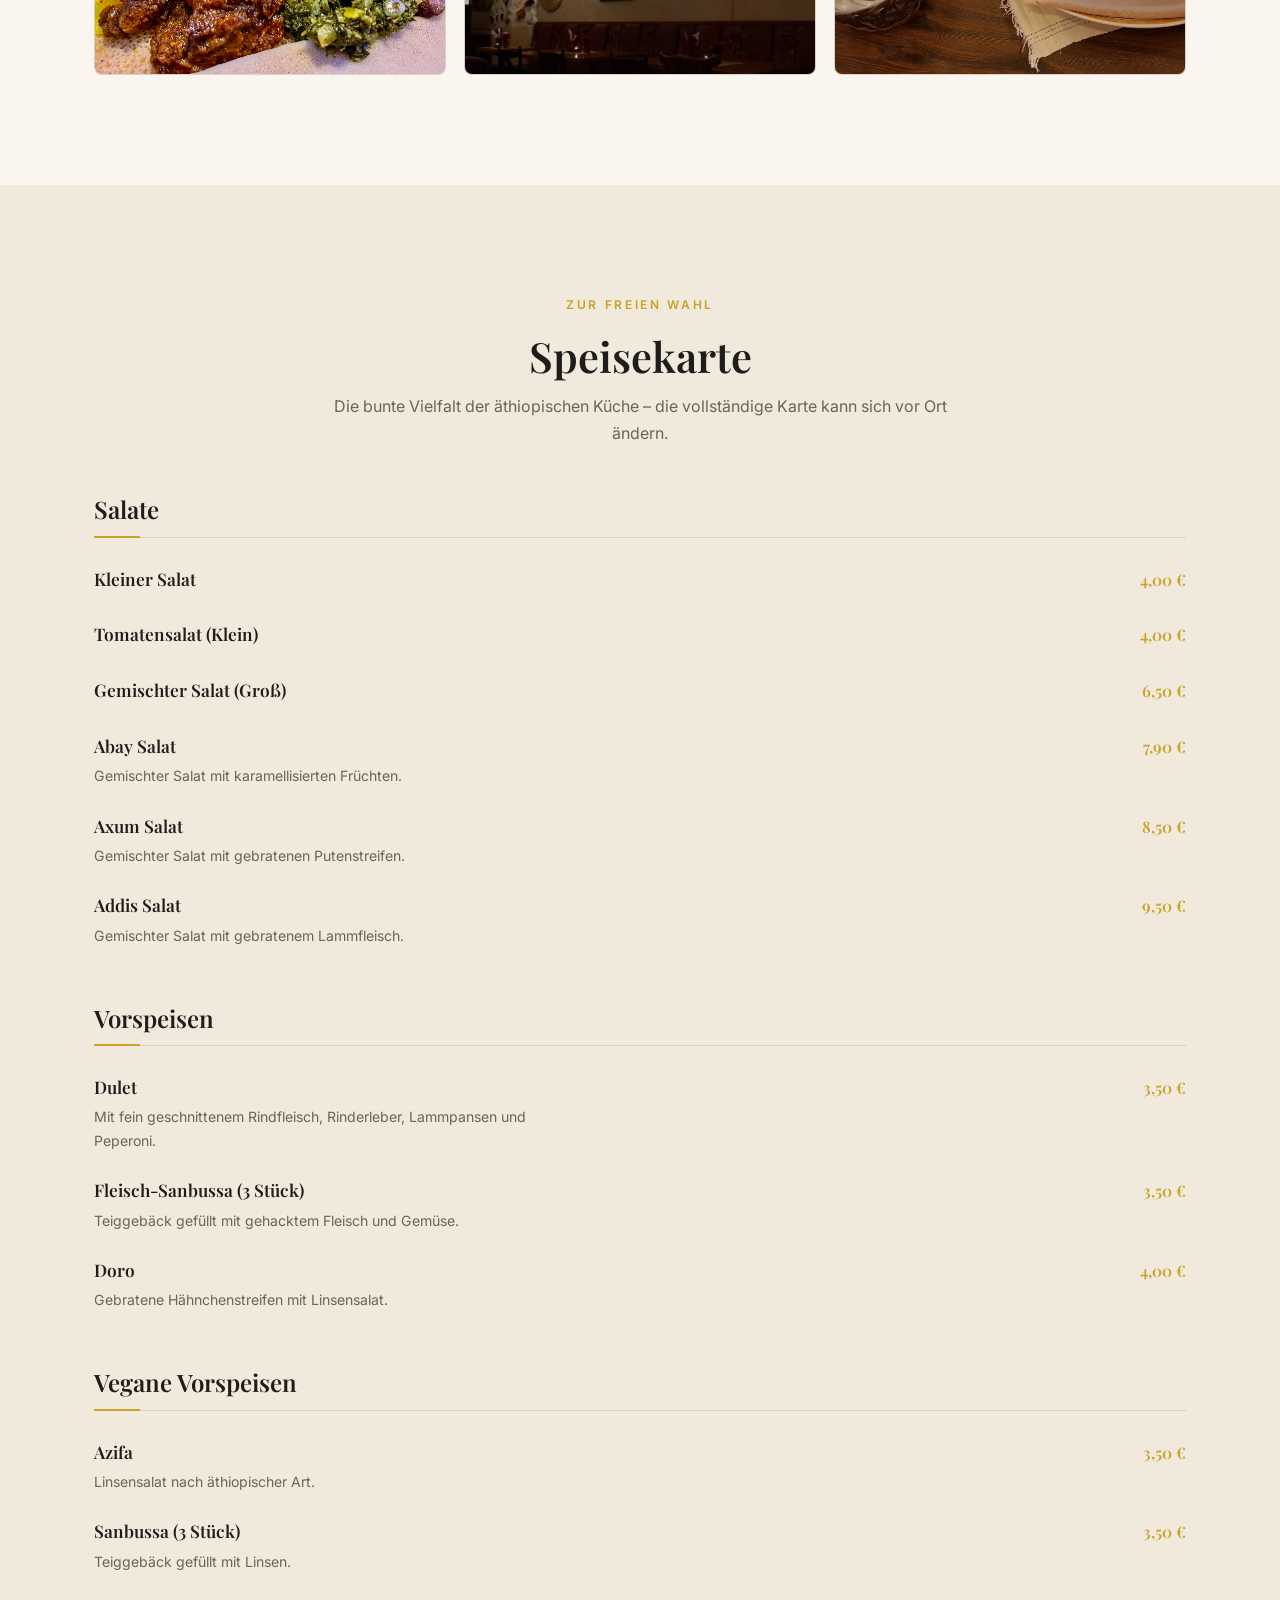
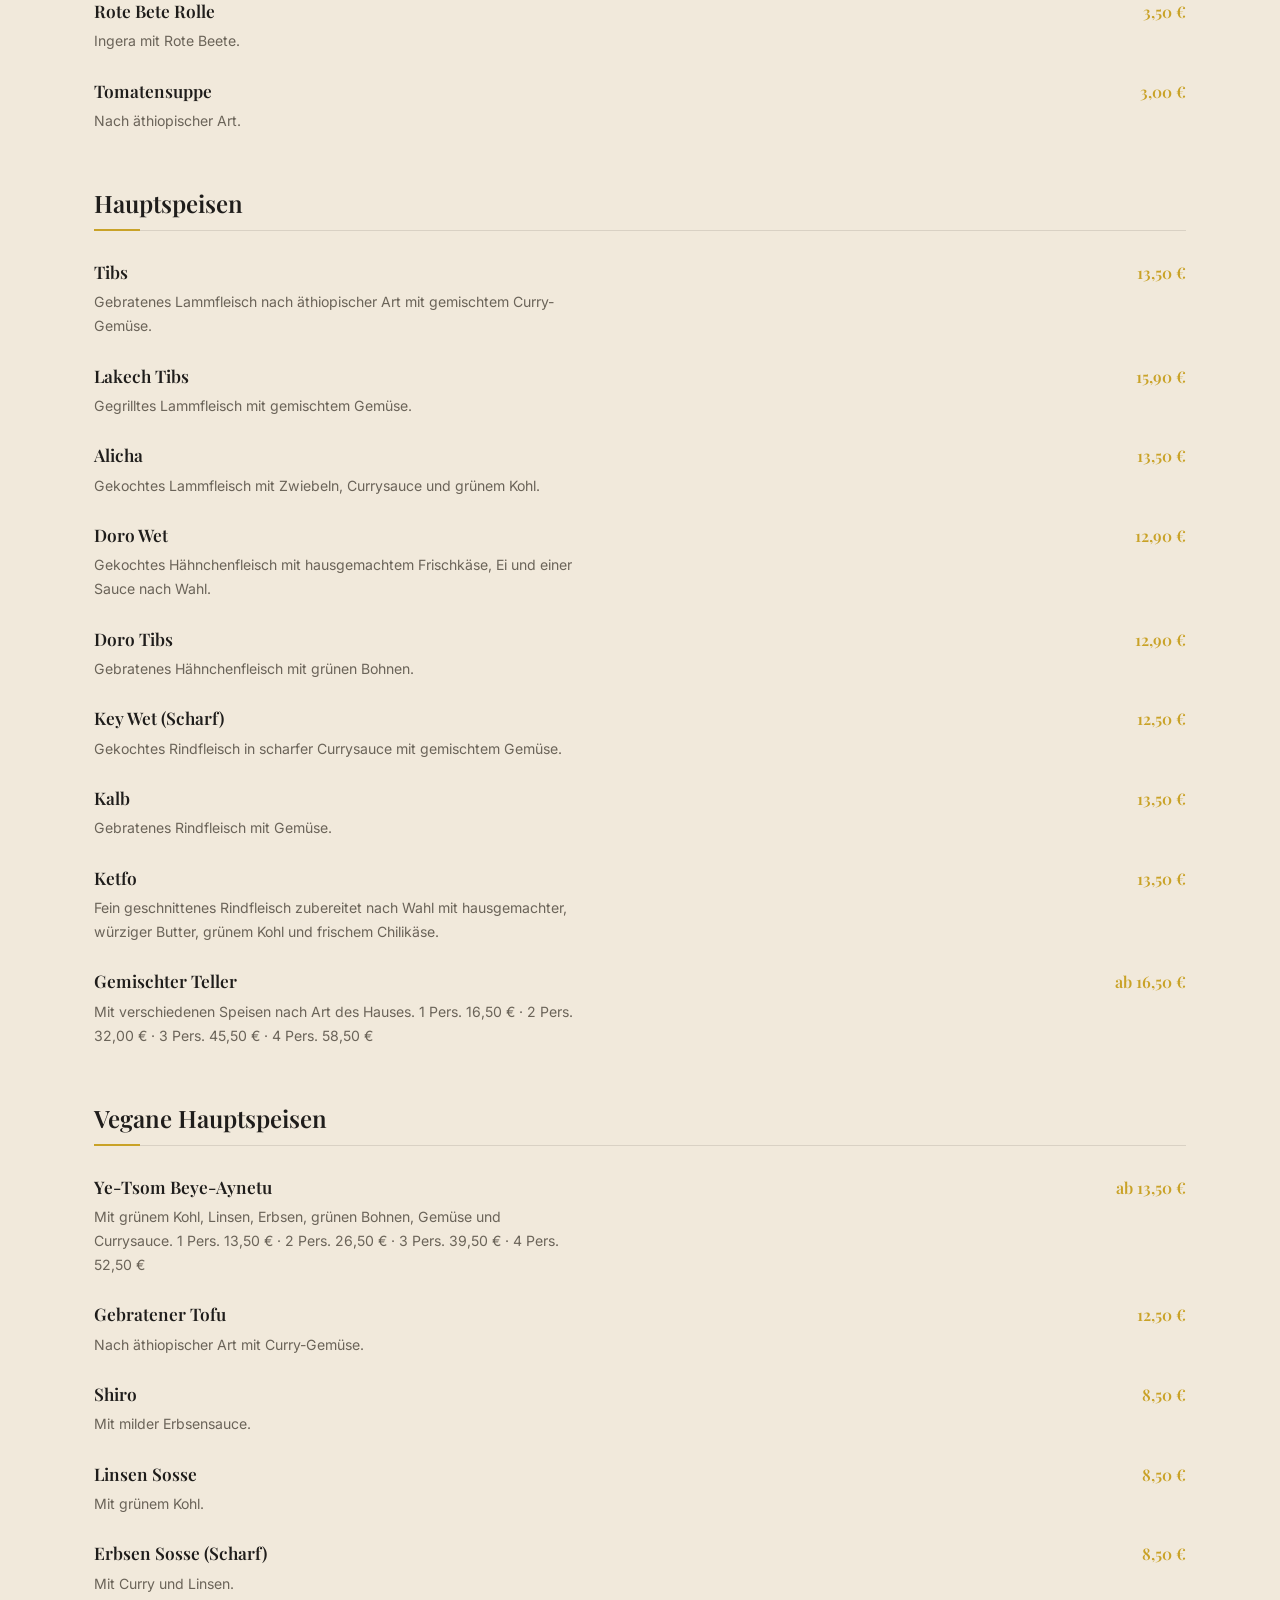
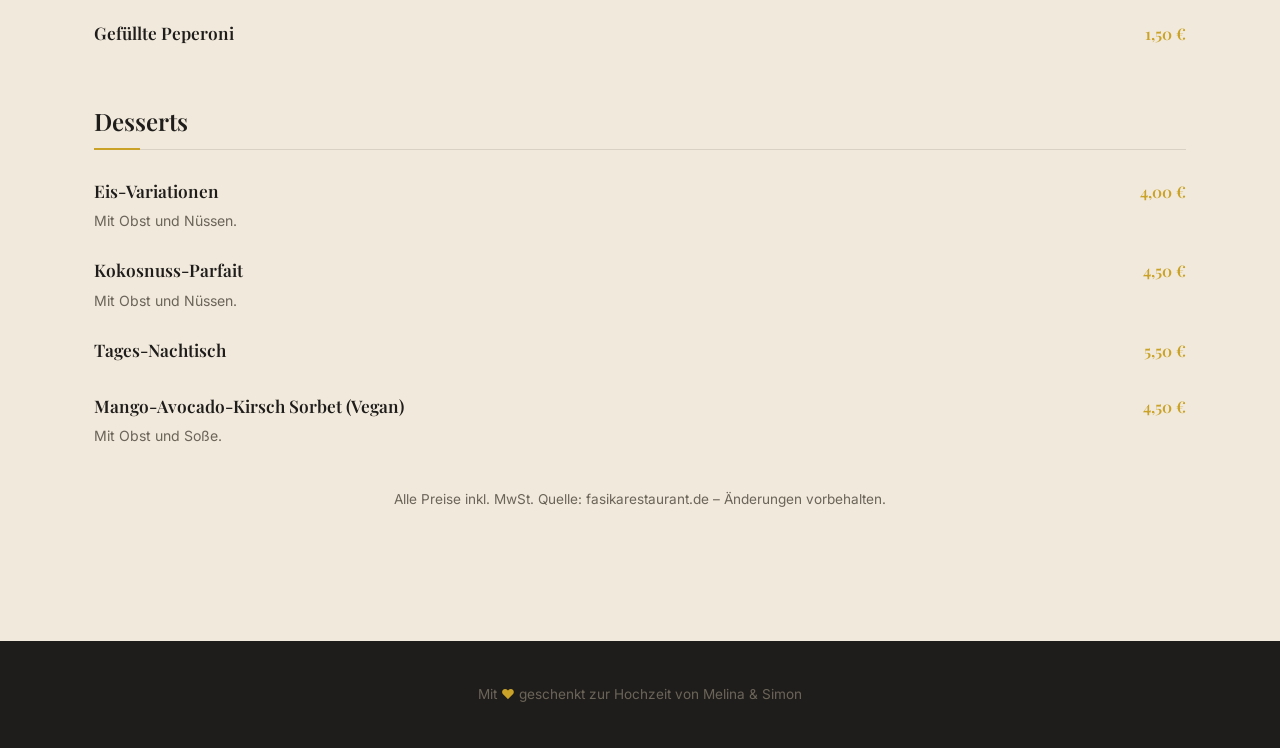
==== commit 08b32c10: "fix hero" ====
--- a/restaurants/restaurant-1.html
+++ b/restaurants/restaurant-1.html
@@ -39,7 +39,7 @@
 
   <main>
     <!-- BANNER -->
-    <section class="restaurant-hero" style="--hero-image:url('../assets/images/restaurant-1/hero.png');">
+    <section class="restaurant-hero" style="background-image: linear-gradient(180deg, rgba(31,29,27,0.25), rgba(31,29,27,0.85)), url('../assets/images/restaurant-1/hero.png');">
       <div class="container">
         <span class="eyebrow">Äthiopisches Restaurant</span>
         <h1>Fasika</h1>
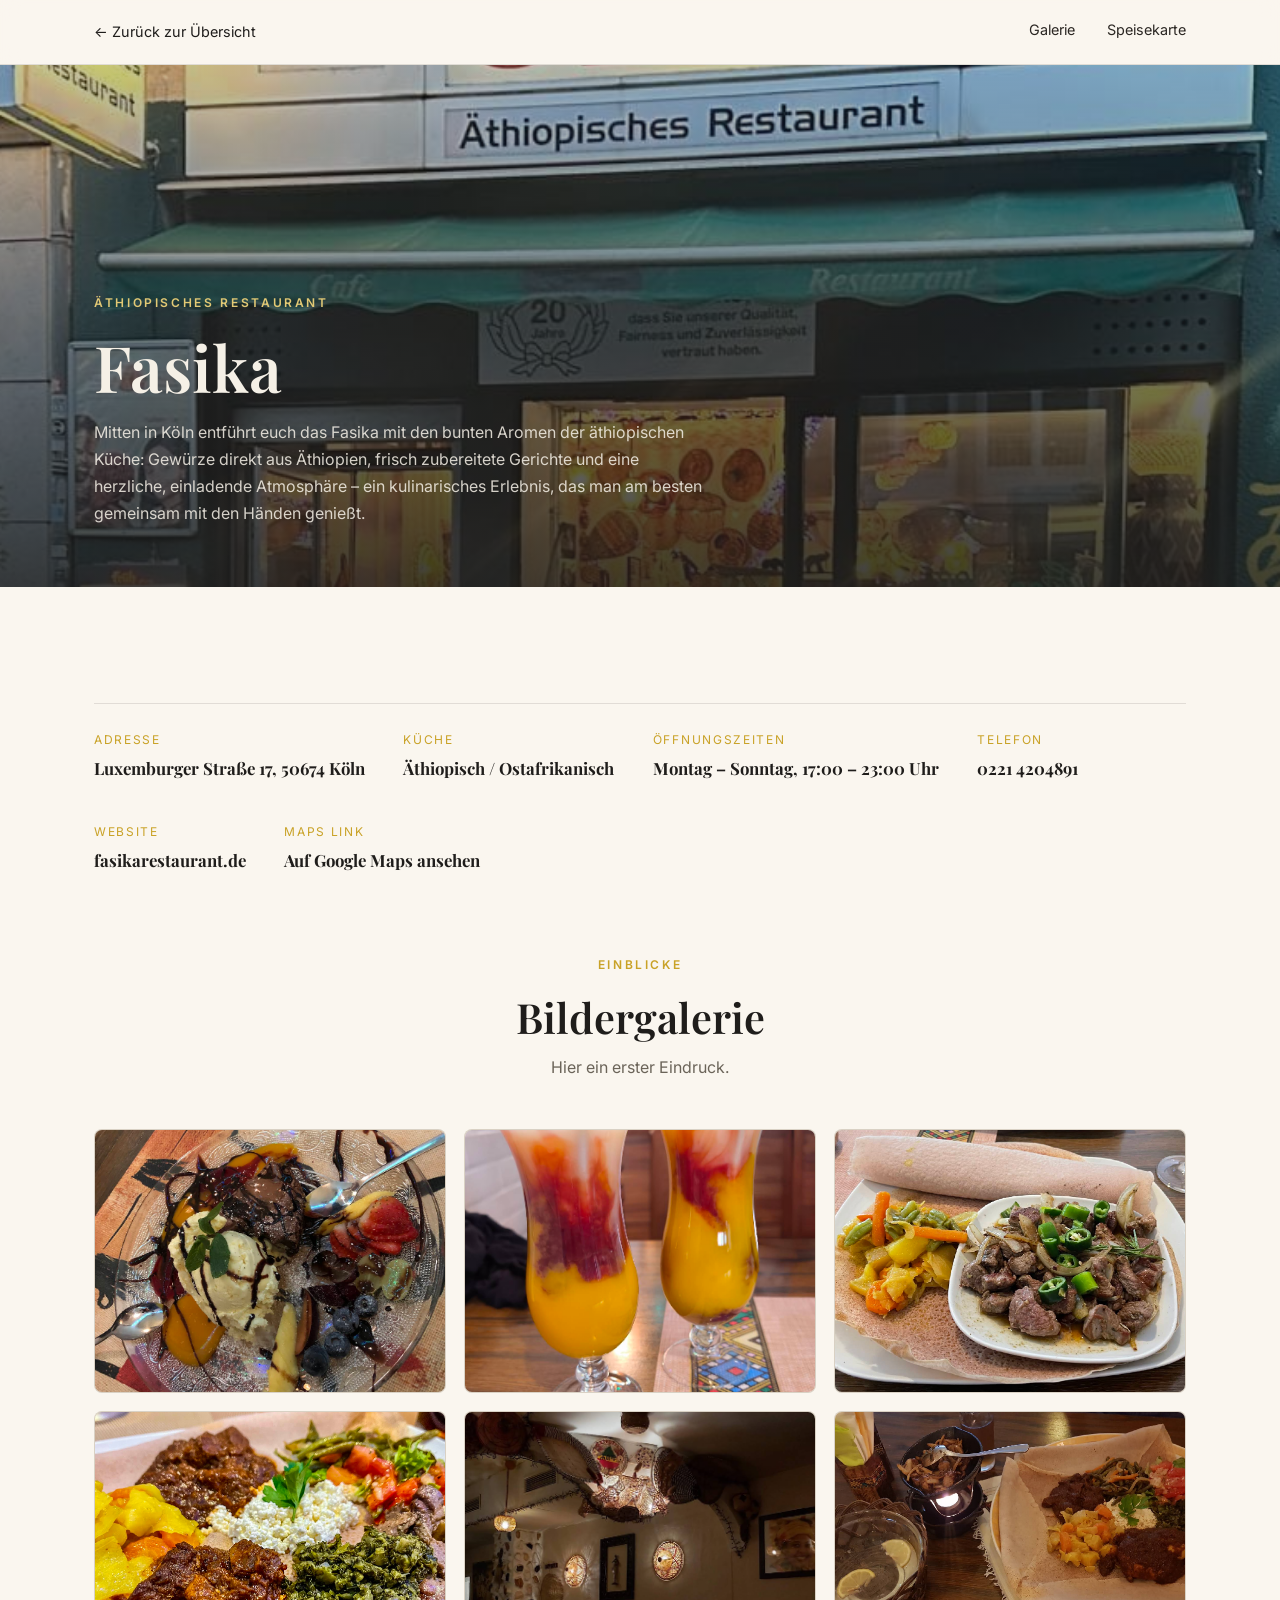
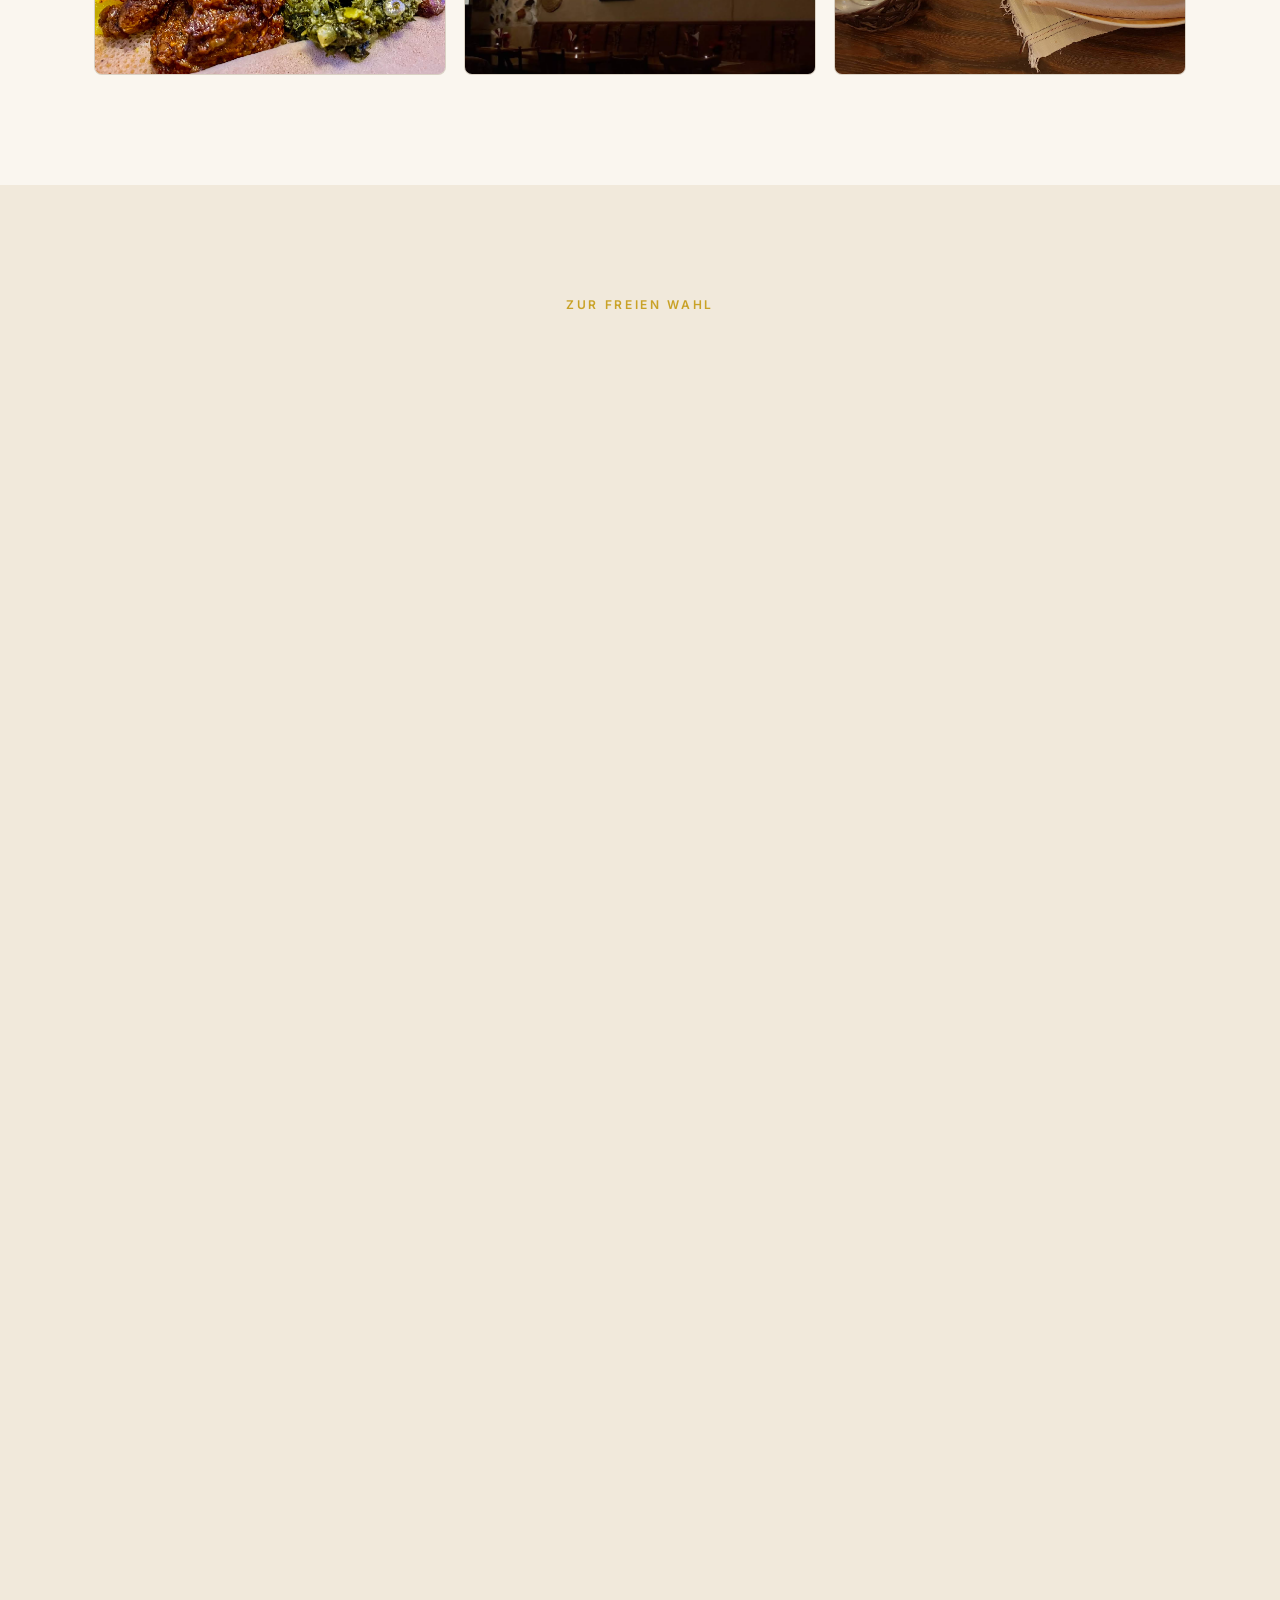
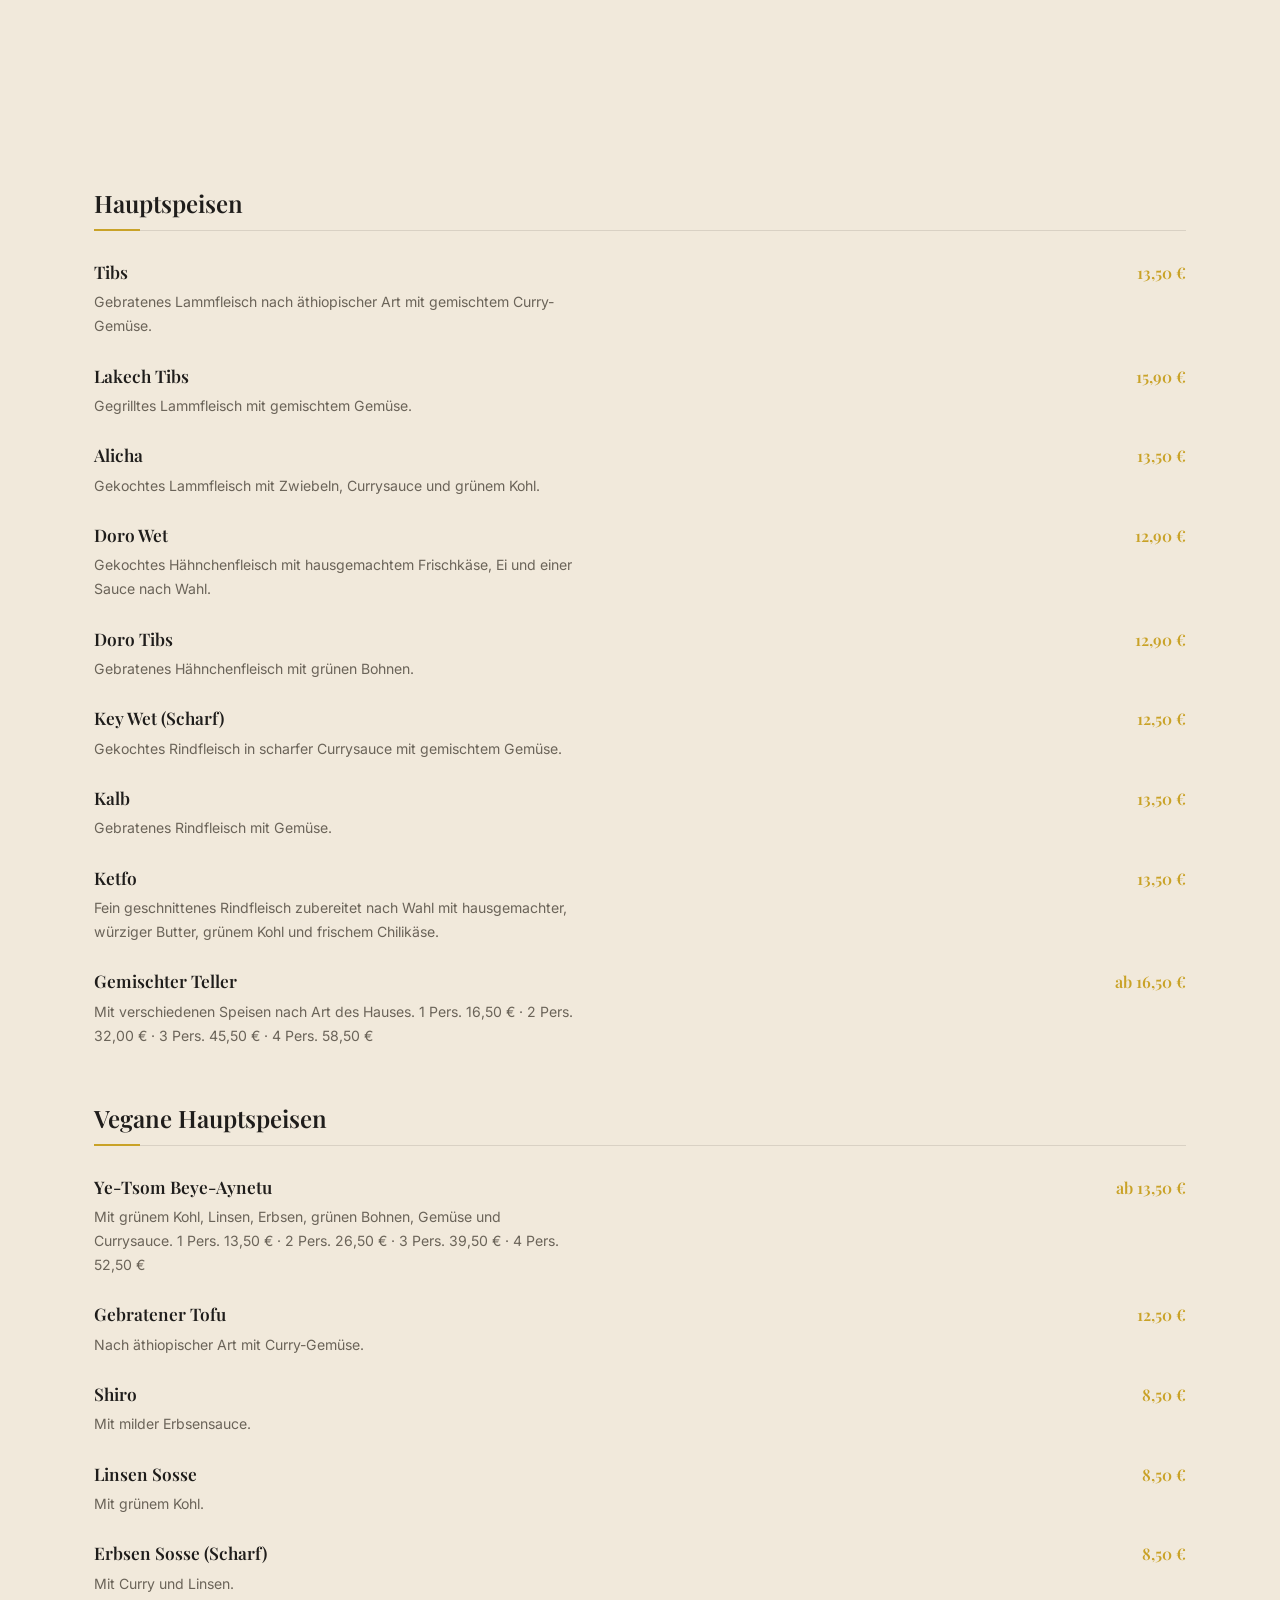
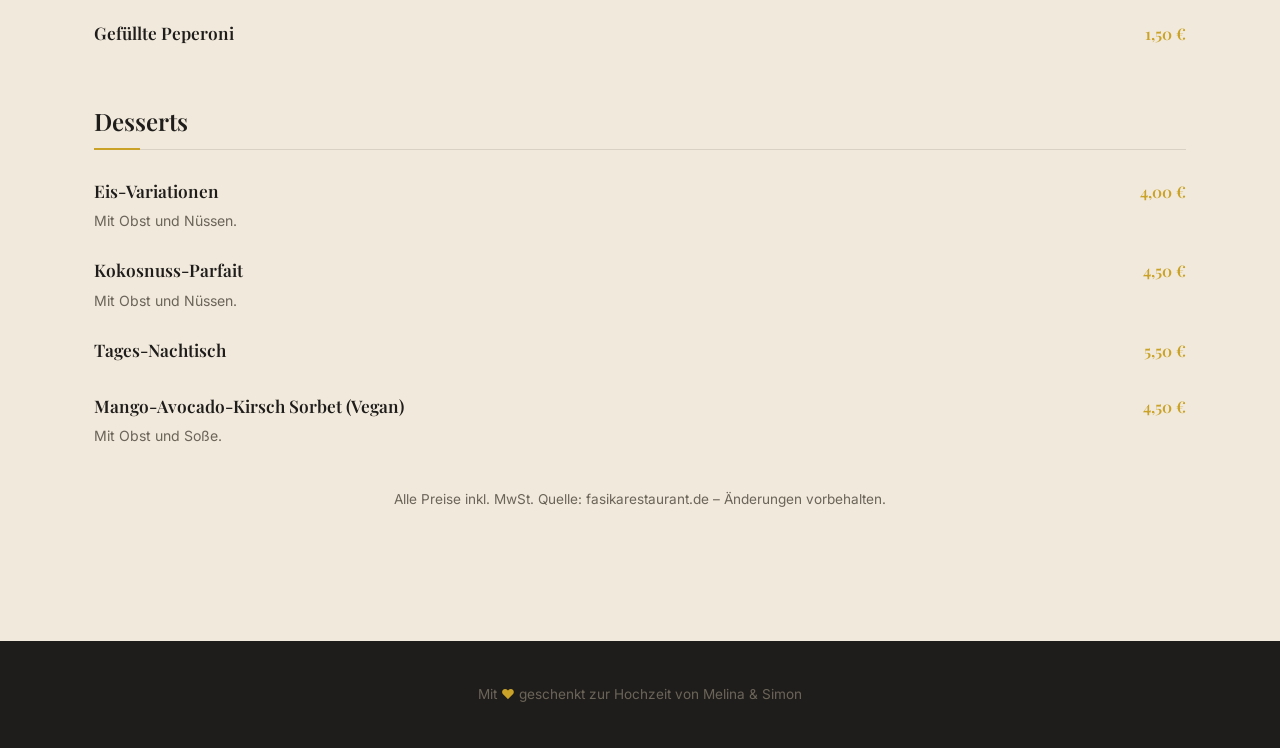
==== commit 87f37f42: "Update restaurant-1.html" ====
--- a/restaurants/restaurant-1.html
+++ b/restaurants/restaurant-1.html
@@ -76,6 +76,7 @@
             <span>Website</span>
             <strong><a href="https://www.fasikarestaurant.de/" target="_blank" rel="noopener">fasikarestaurant.de</a></strong>
           </div>
+          <div>
             <span>Maps Link</span>
             <strong><a href="https://maps.app.goo.gl/XWsrTJbMHuP2BHYk7?g_st=aw" target="_blank" rel="noopener">Auf Google Maps ansehen</a></strong>
           </div>
